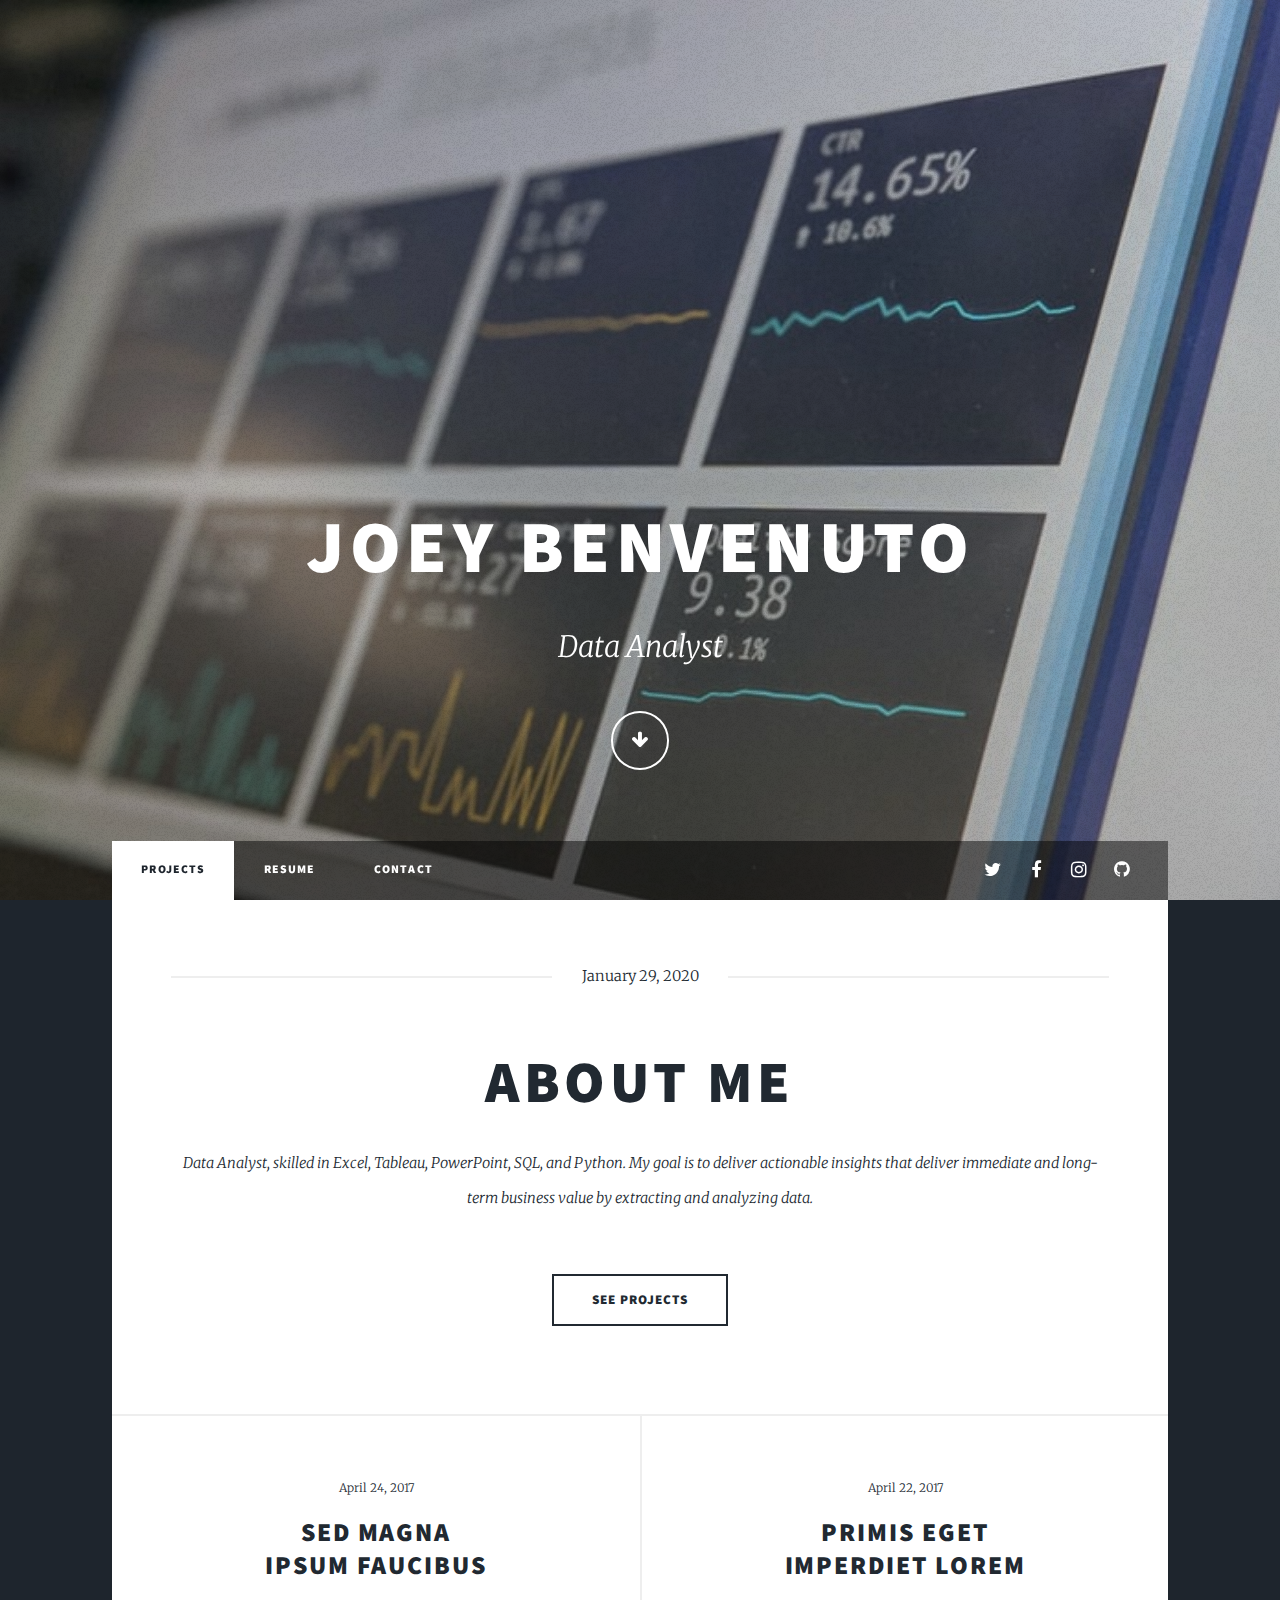
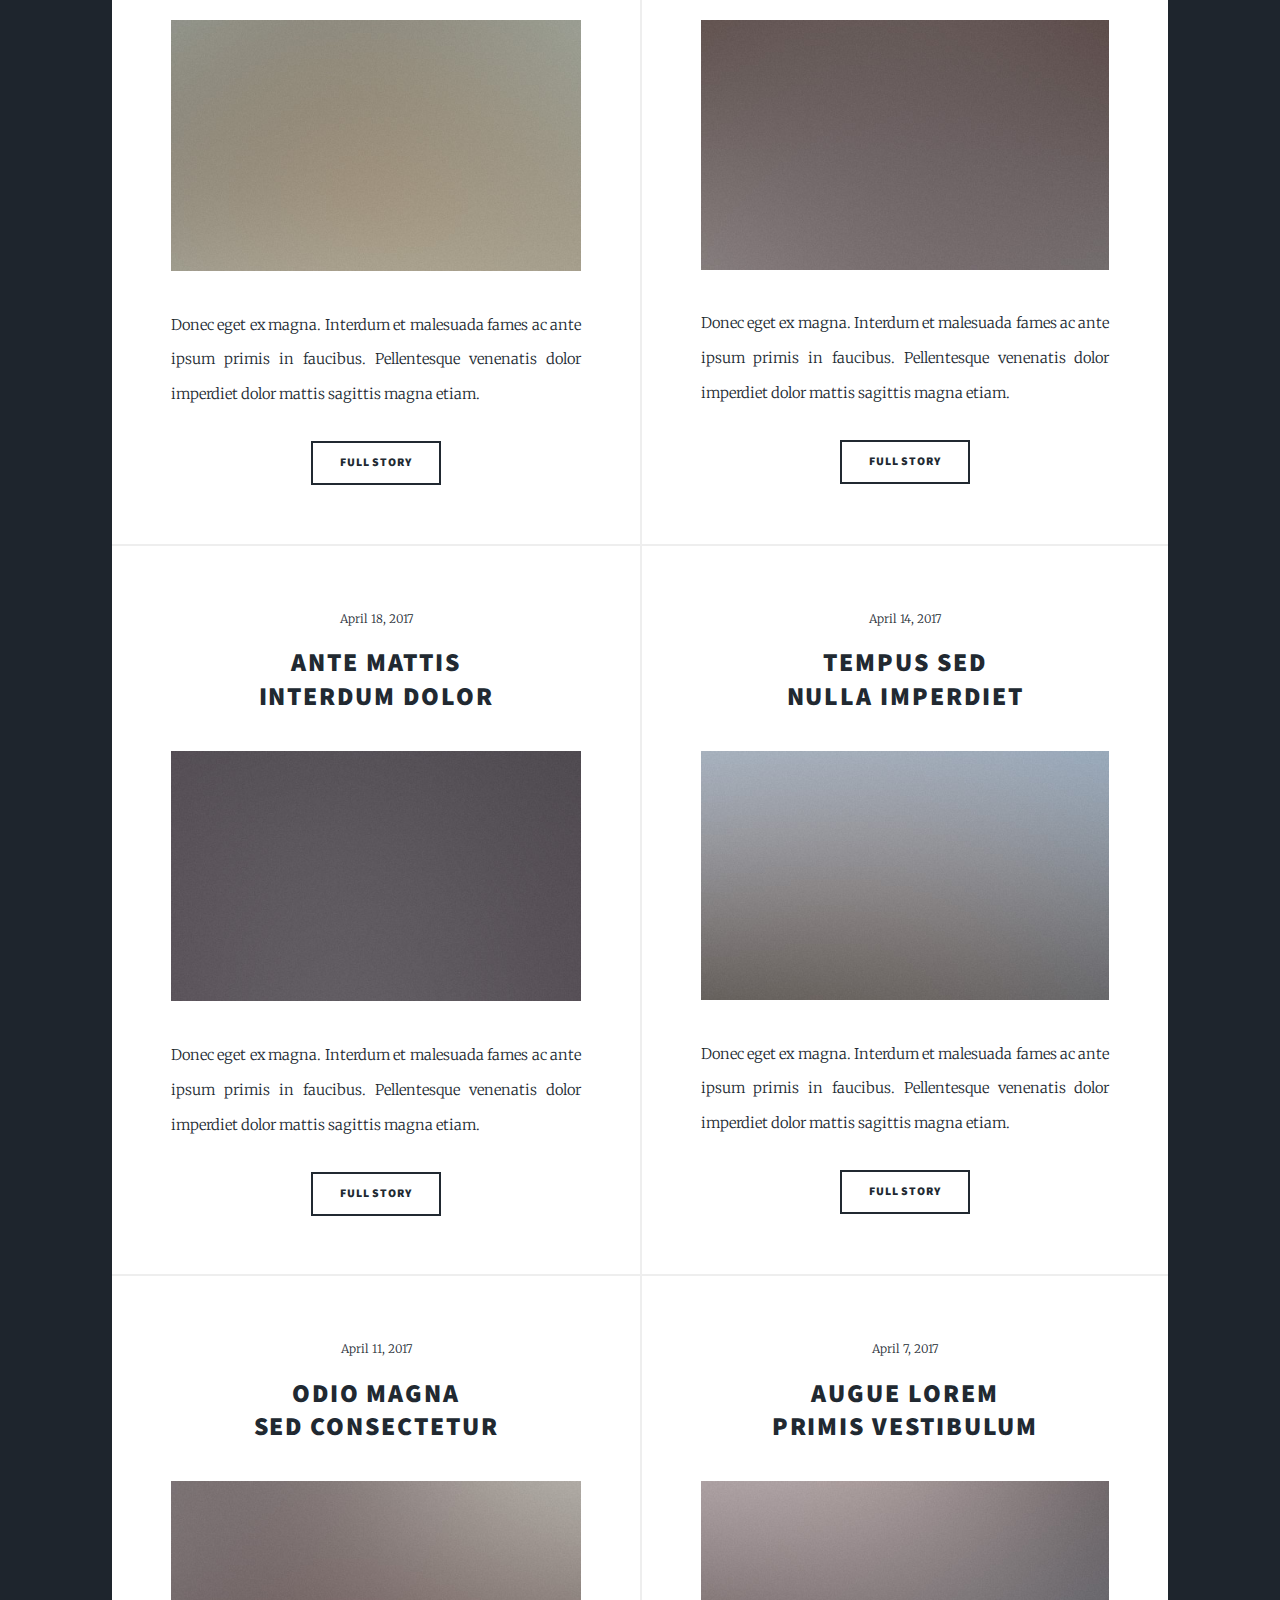
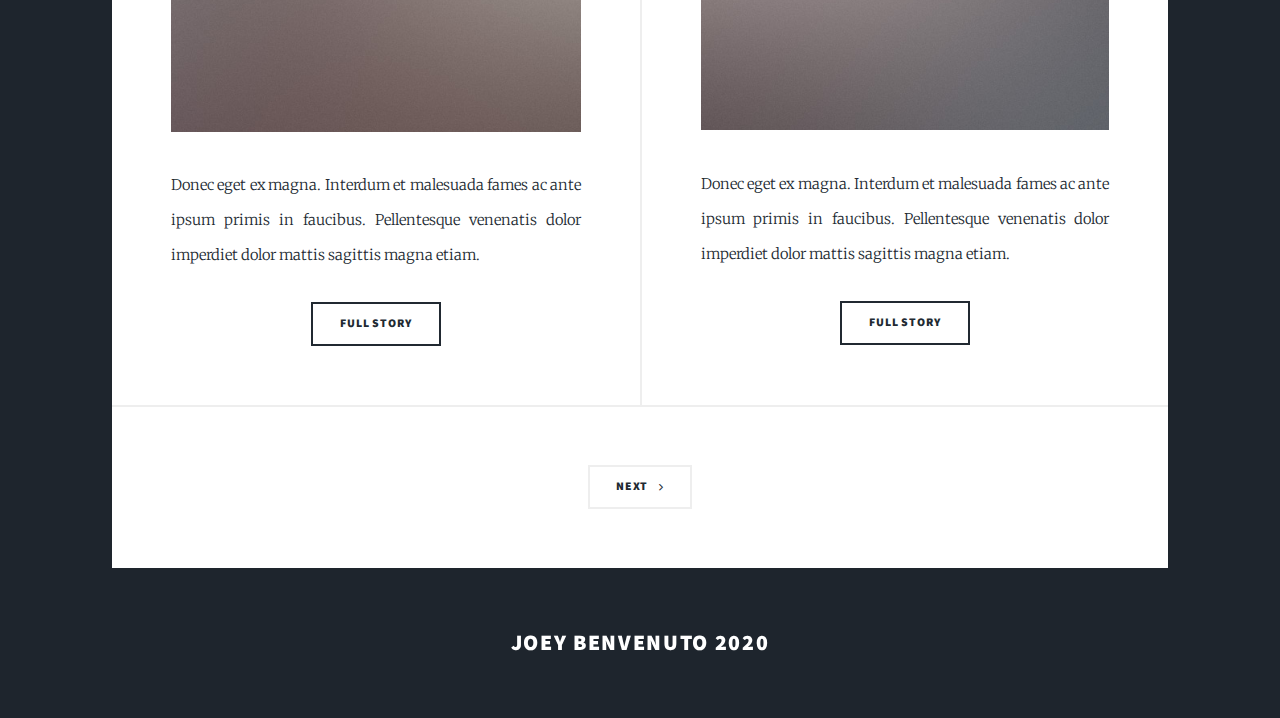
==== index.html @ db5bc119 "first commit" ====
<!DOCTYPE HTML>
<!--
	Massively by Pixelarity
	pixelarity.com | hello@pixelarity.com
	License: pixelarity.com/license
-->
<html>
	<head>
		<title>Joey Benvenuto</title>
		<meta charset="utf-8" />
		<meta name="viewport" content="width=device-width, initial-scale=1, user-scalable=no" />
		<link rel="stylesheet" href="assets/css/main.css" />
		<noscript><link rel="stylesheet" href="assets/css/noscript.css" /></noscript>
	</head>
	<body class="is-preload">

		<!-- Wrapper -->
			<div id="wrapper" class="fade-in">

				<!-- Intro -->
					<div id="intro">
						<h1>Joey Benvenuto</h1>
						<p>Data Analyst</p>
						<ul class="actions">
							<li><a href="#header" class="button icon solo fa-arrow-down scrolly">Continue</a></li>
						</ul>
					</div>

				<!-- Header -->
					<header id="header">
						<a href="index.html" class="logo">Projects</a>
					</header>

				<!-- Nav -->
					<nav id="nav">
						<ul class="links">
							<li class="active"><a href="index.html">Projects</a></li>
							<li><a href="resume.html">Resume</a></li>
							<li><a href="contact.html">Contact</a></li>
						</ul>
						<ul class="icons">
							<li><a href="#" class="icon fa-twitter"><span class="label">Twitter</span></a></li>
							<li><a href="#" class="icon fa-facebook"><span class="label">Facebook</span></a></li>
							<li><a href="#" class="icon fa-instagram"><span class="label">Instagram</span></a></li>
							<li><a href="#" class="icon fa-github"><span class="label">GitHub</span></a></li>
						</ul>
					</nav>

				<!-- Main -->
					<div id="main">

						<!-- Featured Post -->
							<article class="post featured">
								<header class="major">
									<span class="date">January 29, 2020</span>
									<h2>About Me</h2>
									<p>Data Analyst, skilled in Excel, Tableau, PowerPoint, SQL, and Python. My goal is to deliver actionable insights that deliver immediate and long-term business value by extracting and analyzing data.</p>
								</header>
								<!-- <a href="#" class="image main"><img src="images/pic01.jpg" alt="" /></a> -->
								<ul class="actions special">
									<li><a href="#projects" class="button large scrolly">See Projects</a></li>
								</ul>
							</article>

						<!-- Posts -->
							<section id="projects" class="posts">
								<article>
									<header>
										<span class="date">April 24, 2017</span>
										<h2><a href="#">Sed magna<br />
										ipsum faucibus</a></h2>
									</header>
									<a href="#" class="image fit"><img src="images/pic02.jpg" alt="" /></a>
									<p>Donec eget ex magna. Interdum et malesuada fames ac ante ipsum primis in faucibus. Pellentesque venenatis dolor imperdiet dolor mattis sagittis magna etiam.</p>
									<ul class="actions special">
										<li><a href="#" class="button">Full Story</a></li>
									</ul>
								</article>
								<article>
									<header>
										<span class="date">April 22, 2017</span>
										<h2><a href="#">Primis eget<br />
										imperdiet lorem</a></h2>
									</header>
									<a href="#" class="image fit"><img src="images/pic03.jpg" alt="" /></a>
									<p>Donec eget ex magna. Interdum et malesuada fames ac ante ipsum primis in faucibus. Pellentesque venenatis dolor imperdiet dolor mattis sagittis magna etiam.</p>
									<ul class="actions special">
										<li><a href="#" class="button">Full Story</a></li>
									</ul>
								</article>
								<article>
									<header>
										<span class="date">April 18, 2017</span>
										<h2><a href="#">Ante mattis<br />
										interdum dolor</a></h2>
									</header>
									<a href="#" class="image fit"><img src="images/pic04.jpg" alt="" /></a>
									<p>Donec eget ex magna. Interdum et malesuada fames ac ante ipsum primis in faucibus. Pellentesque venenatis dolor imperdiet dolor mattis sagittis magna etiam.</p>
									<ul class="actions special">
										<li><a href="#" class="button">Full Story</a></li>
									</ul>
								</article>
								<article>
									<header>
										<span class="date">April 14, 2017</span>
										<h2><a href="#">Tempus sed<br />
										nulla imperdiet</a></h2>
									</header>
									<a href="#" class="image fit"><img src="images/pic05.jpg" alt="" /></a>
									<p>Donec eget ex magna. Interdum et malesuada fames ac ante ipsum primis in faucibus. Pellentesque venenatis dolor imperdiet dolor mattis sagittis magna etiam.</p>
									<ul class="actions special">
										<li><a href="#" class="button">Full Story</a></li>
									</ul>
								</article>
								<article>
									<header>
										<span class="date">April 11, 2017</span>
										<h2><a href="#">Odio magna<br />
										sed consectetur</a></h2>
									</header>
									<a href="#" class="image fit"><img src="images/pic06.jpg" alt="" /></a>
									<p>Donec eget ex magna. Interdum et malesuada fames ac ante ipsum primis in faucibus. Pellentesque venenatis dolor imperdiet dolor mattis sagittis magna etiam.</p>
									<ul class="actions special">
										<li><a href="#" class="button">Full Story</a></li>
									</ul>
								</article>
								<article>
									<header>
										<span class="date">April 7, 2017</span>
										<h2><a href="#">Augue lorem<br />
										primis vestibulum</a></h2>
									</header>
									<a href="#" class="image fit"><img src="images/pic07.jpg" alt="" /></a>
									<p>Donec eget ex magna. Interdum et malesuada fames ac ante ipsum primis in faucibus. Pellentesque venenatis dolor imperdiet dolor mattis sagittis magna etiam.</p>
									<ul class="actions special">
										<li><a href="#" class="button">Full Story</a></li>
									</ul>
								</article>
							</section>

						<!-- Footer -->
							<footer>
								<div class="pagination">
									<!--<a href="#" class="previous">Prev</a>-->
									<a href="resume.html" class="next">Next</a>
								</div>
							</footer>

					</div>

				<!-- Copyright -->
					<div id="copyright">
						<ul><li>Joey Benvenuto 2020</li></li></ul>
					</div>

			</div>

		<!-- Scripts -->
			<script src="assets/js/jquery.min.js"></script>
			<script src="assets/js/jquery.scrollex.min.js"></script>
			<script src="assets/js/jquery.scrolly.min.js"></script>
			<script src="assets/js/browser.min.js"></script>
			<script src="assets/js/breakpoints.min.js"></script>
			<script src="assets/js/util.js"></script>
			<script src="assets/js/main.js"></script>

	</body>
</html>
---- assets/css/main.css ----
@import url(font-awesome.min.css);
@import url("https://fonts.googleapis.com/css?family=Merriweather:300,700,300italic,700italic|Source+Sans+Pro:900");

/*
	Massively by Pixelarity
	pixelarity.com | hello@pixelarity.com
	License: pixelarity.com/license
*/

html, body, div, span, applet, object,
iframe, h1, h2, h3, h4, h5, h6, p, blockquote,
pre, a, abbr, acronym, address, big, cite,
code, del, dfn, em, img, ins, kbd, q, s, samp,
small, strike, strong, sub, sup, tt, var, b,
u, i, center, dl, dt, dd, ol, ul, li, fieldset,
form, label, legend, table, caption, tbody,
tfoot, thead, tr, th, td, article, aside,
canvas, details, embed, figure, figcaption,
footer, header, hgroup, menu, nav, output, ruby,
section, summary, time, mark, audio, video {
	margin: 0;
	padding: 0;
	border: 0;
	font-size: 100%;
	font: inherit;
	vertical-align: baseline;}

article, aside, details, figcaption, figure,
footer, header, hgroup, menu, nav, section {
	display: block;}

body {
	line-height: 1;
}

ol, ul {
	list-style: none;
}

blockquote, q {
	quotes: none;
}

	blockquote:before, blockquote:after, q:before, q:after {
		content: '';
		content: none;
	}

table {
	border-collapse: collapse;
	border-spacing: 0;
}

body {
	-webkit-text-size-adjust: none;
}

mark {
	background-color: transparent;
	color: inherit;
}

input::-moz-focus-inner {
	border: 0;
	padding: 0;
}

input, select, textarea {
	-moz-appearance: none;
	-webkit-appearance: none;
	-ms-appearance: none;
	appearance: none;
}

/* Basic */

	@-ms-viewport {
		width: device-width;
	}

	body {
		-ms-overflow-style: scrollbar;
	}

	@media screen and (max-width: 480px) {

		html, body {
			min-width: 320px;
		}

	}

	html {
		box-sizing: border-box;
	}

	*, *:before, *:after {
		box-sizing: inherit;
	}

	body {
		background-color: #1e252d;
	}

		body.is-preload *, body.is-preload *:before, body.is-preload *:after {
			-moz-animation: none !important;
			-webkit-animation: none !important;
			-ms-animation: none !important;
			animation: none !important;
			-moz-transition: none !important;
			-webkit-transition: none !important;
			-ms-transition: none !important;
			transition: none !important;
		}

/* Type */

	html {
		font-size: 16pt;
	}

		@media screen and (max-width: 1680px) {

			html {
				font-size: 12pt;
			}

		}

		@media screen and (max-width: 1280px) {

			html {
				font-size: 11pt;
			}

		}

		@media screen and (max-width: 360px) {

			html {
				font-size: 10pt;
			}

		}

	body {
		color: #212931;
	}

	body, input, select, textarea {
		font-family: "Merriweather", Georgia, serif;
		font-weight: 300;
		font-size: 1rem;
		line-height: 2.375;
	}

	a {
		-moz-transition: color 0.2s ease-in-out, background-color 0.2s ease-in-out, border-color 0.2s ease-in-out, box-shadow 0.2s ease-in-out;
		-webkit-transition: color 0.2s ease-in-out, background-color 0.2s ease-in-out, border-color 0.2s ease-in-out, box-shadow 0.2s ease-in-out;
		-ms-transition: color 0.2s ease-in-out, background-color 0.2s ease-in-out, border-color 0.2s ease-in-out, box-shadow 0.2s ease-in-out;
		transition: color 0.2s ease-in-out, background-color 0.2s ease-in-out, border-color 0.2s ease-in-out, box-shadow 0.2s ease-in-out;
		border-bottom: dotted 1px;
		text-decoration: none;
	}

		a:hover {
			border-bottom-color: transparent;
		}

	strong, b {
		font-weight: 600;
	}

	em, i {
		font-style: italic;
	}

	p {
		text-align: justify;
		margin: 0 0 2rem 0;
	}

	h1, h2, h3, h4, h5, h6 {
		font-family: "Source Sans Pro", Helvetica, sans-serif;
		font-weight: 900;
		line-height: 1.5;
		letter-spacing: 0.075em;
		text-transform: uppercase;
		margin: 0 0 1rem 0;
	}

		h1 a, h2 a, h3 a, h4 a, h5 a, h6 a {
			border-bottom: 0;
			color: inherit;
			text-decoration: none;
		}

	h1 {
		font-size: 4rem;
		line-height: 1.1;
		margin: 0 0 2rem 0;
	}

	h2 {
		font-size: 1.75rem;
		line-height: 1.3;
		margin: 0 0 1.5rem 0;
	}

	h3 {
		font-size: 1.25rem;
		margin: 0 0 1.5rem 0;
	}

	h4 {
		font-size: 1rem;
	}

	h5 {
		font-size: 0.9rem;
	}

	h6 {
		font-size: 0.8rem;
	}

	sub {
		font-size: 0.8rem;
		position: relative;
		top: 0.5rem;
	}

	sup {
		font-size: 0.8rem;
		position: relative;
		top: -0.5rem;
	}

	blockquote {
		border-left: solid 4px;
		font-style: italic;
		margin: 0 0 2rem 0;
		padding: 0.5rem 0 0.5rem 2rem;
	}

	code {
		border: solid 2px;
		font-family: "Courier New", monospace;
		font-size: 0.9rem;
		margin: 0 0.25rem;
		padding: 0.25rem 0.65rem;
	}

	pre {
		-webkit-overflow-scrolling: touch;
		font-family: "Courier New", monospace;
		font-size: 0.9rem;
		margin: 0 0 2rem 0;
	}

		pre code {
			display: block;
			line-height: 1.75;
			padding: 1rem 1.5rem;
			overflow-x: auto;
		}

	hr {
		border: 0;
		border-bottom: solid 2px;
		margin: 3rem 0;
	}

		hr.major {
			margin: 5rem 0;
		}

	.align-left {
		text-align: left;
	}

	.align-center {
		text-align: center;
	}

	.align-right {
		text-align: right;
	}

	input, select, textarea {
		color: #212931;
	}

	a {
		color: #212931;
		border-bottom-color: rgba(33, 41, 49, 0.5);
	}

		a:hover {
			border-bottom-color: transparent;
			color: #18bfef !important;
		}

	strong, b {
		color: #212931;
	}

	h1, h2, h3, h4, h5, h6 {
		color: #212931;
	}

	blockquote {
		border-left-color: #eeeeee;
	}

	code {
		background: rgba(220, 220, 220, 0.25);
		border-color: #eeeeee;
	}

	hr {
		border-bottom-color: #eeeeee;
	}

/* Row */

	.row {
		display: flex;
		flex-wrap: wrap;
		box-sizing: border-box;
		align-items: stretch;
	}

		.row > * {
			box-sizing: border-box;
		}

		.row.gtr-uniform > * > :last-child {
			margin-bottom: 0;
		}

		.row.aln-left {
			justify-content: flex-start;
		}

		.row.aln-center {
			justify-content: center;
		}

		.row.aln-right {
			justify-content: flex-end;
		}

		.row.aln-top {
			align-items: flex-start;
		}

		.row.aln-middle {
			align-items: center;
		}

		.row.aln-bottom {
			align-items: flex-end;
		}

		.row > .imp {
			order: -1;
		}

		.row > .col-1 {
			width: 8.3333333333%;
		}

		.row > .off-1 {
			margin-left: 8.3333333333%;
		}

		.row > .col-2 {
			width: 16.6666666667%;
		}

		.row > .off-2 {
			margin-left: 16.6666666667%;
		}

		.row > .col-3 {
			width: 25%;
		}

		.row > .off-3 {
			margin-left: 25%;
		}

		.row > .col-4 {
			width: 33.3333333333%;
		}

		.row > .off-4 {
			margin-left: 33.3333333333%;
		}

		.row > .col-5 {
			width: 41.6666666667%;
		}

		.row > .off-5 {
			margin-left: 41.6666666667%;
		}

		.row > .col-6 {
			width: 50%;
		}

		.row > .off-6 {
			margin-left: 50%;
		}

		.row > .col-7 {
			width: 58.3333333333%;
		}

		.row > .off-7 {
			margin-left: 58.3333333333%;
		}

		.row > .col-8 {
			width: 66.6666666667%;
		}

		.row > .off-8 {
			margin-left: 66.6666666667%;
		}

		.row > .col-9 {
			width: 75%;
		}

		.row > .off-9 {
			margin-left: 75%;
		}

		.row > .col-10 {
			width: 83.3333333333%;
		}

		.row > .off-10 {
			margin-left: 83.3333333333%;
		}

		.row > .col-11 {
			width: 91.6666666667%;
		}

		.row > .off-11 {
			margin-left: 91.6666666667%;
		}

		.row > .col-12 {
			width: 100%;
		}

		.row > .off-12 {
			margin-left: 100%;
		}

		.row.gtr-0 {
			margin-top: 0;
			margin-left: 0rem;
		}

			.row.gtr-0 > * {
				padding: 0 0 0 0rem;
			}

			.row.gtr-0.gtr-uniform {
				margin-top: 0rem;
			}

				.row.gtr-0.gtr-uniform > * {
					padding-top: 0rem;
				}

		.row.gtr-25 {
			margin-top: 0;
			margin-left: -0.375rem;
		}

			.row.gtr-25 > * {
				padding: 0 0 0 0.375rem;
			}

			.row.gtr-25.gtr-uniform {
				margin-top: -0.375rem;
			}

				.row.gtr-25.gtr-uniform > * {
					padding-top: 0.375rem;
				}

		.row.gtr-50 {
			margin-top: 0;
			margin-left: -0.75rem;
		}

			.row.gtr-50 > * {
				padding: 0 0 0 0.75rem;
			}

			.row.gtr-50.gtr-uniform {
				margin-top: -0.75rem;
			}

				.row.gtr-50.gtr-uniform > * {
					padding-top: 0.75rem;
				}

		.row {
			margin-top: 0;
			margin-left: -1.5rem;
		}

			.row > * {
				padding: 0 0 0 1.5rem;
			}

			.row.gtr-uniform {
				margin-top: -1.5rem;
			}

				.row.gtr-uniform > * {
					padding-top: 1.5rem;
				}

		.row.gtr-150 {
			margin-top: 0;
			margin-left: -2.25rem;
		}

			.row.gtr-150 > * {
				padding: 0 0 0 2.25rem;
			}

			.row.gtr-150.gtr-uniform {
				margin-top: -2.25rem;
			}

				.row.gtr-150.gtr-uniform > * {
					padding-top: 2.25rem;
				}

		.row.gtr-200 {
			margin-top: 0;
			margin-left: -3rem;
		}

			.row.gtr-200 > * {
				padding: 0 0 0 3rem;
			}

			.row.gtr-200.gtr-uniform {
				margin-top: -3rem;
			}

				.row.gtr-200.gtr-uniform > * {
					padding-top: 3rem;
				}

		@media screen and (max-width: 1680px) {

			.row {
				display: flex;
				flex-wrap: wrap;
				box-sizing: border-box;
				align-items: stretch;
			}

				.row > * {
					box-sizing: border-box;
				}

				.row.gtr-uniform > * > :last-child {
					margin-bottom: 0;
				}

				.row.aln-left {
					justify-content: flex-start;
				}

				.row.aln-center {
					justify-content: center;
				}

				.row.aln-right {
					justify-content: flex-end;
				}

				.row.aln-top {
					align-items: flex-start;
				}

				.row.aln-middle {
					align-items: center;
				}

				.row.aln-bottom {
					align-items: flex-end;
				}

				.row > .imp-xlarge {
					order: -1;
				}

				.row > .col-1-xlarge {
					width: 8.3333333333%;
				}

				.row > .off-1-xlarge {
					margin-left: 8.3333333333%;
				}

				.row > .col-2-xlarge {
					width: 16.6666666667%;
				}

				.row > .off-2-xlarge {
					margin-left: 16.6666666667%;
				}

				.row > .col-3-xlarge {
					width: 25%;
				}

				.row > .off-3-xlarge {
					margin-left: 25%;
				}

				.row > .col-4-xlarge {
					width: 33.3333333333%;
				}

				.row > .off-4-xlarge {
					margin-left: 33.3333333333%;
				}

				.row > .col-5-xlarge {
					width: 41.6666666667%;
				}

				.row > .off-5-xlarge {
					margin-left: 41.6666666667%;
				}

				.row > .col-6-xlarge {
					width: 50%;
				}

				.row > .off-6-xlarge {
					margin-left: 50%;
				}

				.row > .col-7-xlarge {
					width: 58.3333333333%;
				}

				.row > .off-7-xlarge {
					margin-left: 58.3333333333%;
				}

				.row > .col-8-xlarge {
					width: 66.6666666667%;
				}

				.row > .off-8-xlarge {
					margin-left: 66.6666666667%;
				}

				.row > .col-9-xlarge {
					width: 75%;
				}

				.row > .off-9-xlarge {
					margin-left: 75%;
				}

				.row > .col-10-xlarge {
					width: 83.3333333333%;
				}

				.row > .off-10-xlarge {
					margin-left: 83.3333333333%;
				}

				.row > .col-11-xlarge {
					width: 91.6666666667%;
				}

				.row > .off-11-xlarge {
					margin-left: 91.6666666667%;
				}

				.row > .col-12-xlarge {
					width: 100%;
				}

				.row > .off-12-xlarge {
					margin-left: 100%;
				}

				.row.gtr-0 {
					margin-top: 0;
					margin-left: 0rem;
				}

					.row.gtr-0 > * {
						padding: 0 0 0 0rem;
					}

					.row.gtr-0.gtr-uniform {
						margin-top: 0rem;
					}

						.row.gtr-0.gtr-uniform > * {
							padding-top: 0rem;
						}

				.row.gtr-25 {
					margin-top: 0;
					margin-left: -0.375rem;
				}

					.row.gtr-25 > * {
						padding: 0 0 0 0.375rem;
					}

					.row.gtr-25.gtr-uniform {
						margin-top: -0.375rem;
					}

						.row.gtr-25.gtr-uniform > * {
							padding-top: 0.375rem;
						}

				.row.gtr-50 {
					margin-top: 0;
					margin-left: -0.75rem;
				}

					.row.gtr-50 > * {
						padding: 0 0 0 0.75rem;
					}

					.row.gtr-50.gtr-uniform {
						margin-top: -0.75rem;
					}

						.row.gtr-50.gtr-uniform > * {
							padding-top: 0.75rem;
						}

				.row {
					margin-top: 0;
					margin-left: -1.5rem;
				}

					.row > * {
						padding: 0 0 0 1.5rem;
					}

					.row.gtr-uniform {
						margin-top: -1.5rem;
					}

						.row.gtr-uniform > * {
							padding-top: 1.5rem;
						}

				.row.gtr-150 {
					margin-top: 0;
					margin-left: -2.25rem;
				}

					.row.gtr-150 > * {
						padding: 0 0 0 2.25rem;
					}

					.row.gtr-150.gtr-uniform {
						margin-top: -2.25rem;
					}

						.row.gtr-150.gtr-uniform > * {
							padding-top: 2.25rem;
						}

				.row.gtr-200 {
					margin-top: 0;
					margin-left: -3rem;
				}

					.row.gtr-200 > * {
						padding: 0 0 0 3rem;
					}

					.row.gtr-200.gtr-uniform {
						margin-top: -3rem;
					}

						.row.gtr-200.gtr-uniform > * {
							padding-top: 3rem;
						}

		}

		@media screen and (max-width: 1280px) {

			.row {
				display: flex;
				flex-wrap: wrap;
				box-sizing: border-box;
				align-items: stretch;
			}

				.row > * {
					box-sizing: border-box;
				}

				.row.gtr-uniform > * > :last-child {
					margin-bottom: 0;
				}

				.row.aln-left {
					justify-content: flex-start;
				}

				.row.aln-center {
					justify-content: center;
				}

				.row.aln-right {
					justify-content: flex-end;
				}

				.row.aln-top {
					align-items: flex-start;
				}

				.row.aln-middle {
					align-items: center;
				}

				.row.aln-bottom {
					align-items: flex-end;
				}

				.row > .imp-large {
					order: -1;
				}

				.row > .col-1-large {
					width: 8.3333333333%;
				}

				.row > .off-1-large {
					margin-left: 8.3333333333%;
				}

				.row > .col-2-large {
					width: 16.6666666667%;
				}

				.row > .off-2-large {
					margin-left: 16.6666666667%;
				}

				.row > .col-3-large {
					width: 25%;
				}

				.row > .off-3-large {
					margin-left: 25%;
				}

				.row > .col-4-large {
					width: 33.3333333333%;
				}

				.row > .off-4-large {
					margin-left: 33.3333333333%;
				}

				.row > .col-5-large {
					width: 41.6666666667%;
				}

				.row > .off-5-large {
					margin-left: 41.6666666667%;
				}

				.row > .col-6-large {
					width: 50%;
				}

				.row > .off-6-large {
					margin-left: 50%;
				}

				.row > .col-7-large {
					width: 58.3333333333%;
				}

				.row > .off-7-large {
					margin-left: 58.3333333333%;
				}

				.row > .col-8-large {
					width: 66.6666666667%;
				}

				.row > .off-8-large {
					margin-left: 66.6666666667%;
				}

				.row > .col-9-large {
					width: 75%;
				}

				.row > .off-9-large {
					margin-left: 75%;
				}

				.row > .col-10-large {
					width: 83.3333333333%;
				}

				.row > .off-10-large {
					margin-left: 83.3333333333%;
				}

				.row > .col-11-large {
					width: 91.6666666667%;
				}

				.row > .off-11-large {
					margin-left: 91.6666666667%;
				}

				.row > .col-12-large {
					width: 100%;
				}

				.row > .off-12-large {
					margin-left: 100%;
				}

				.row.gtr-0 {
					margin-top: 0;
					margin-left: 0rem;
				}

					.row.gtr-0 > * {
						padding: 0 0 0 0rem;
					}

					.row.gtr-0.gtr-uniform {
						margin-top: 0rem;
					}

						.row.gtr-0.gtr-uniform > * {
							padding-top: 0rem;
						}

				.row.gtr-25 {
					margin-top: 0;
					margin-left: -0.375rem;
				}

					.row.gtr-25 > * {
						padding: 0 0 0 0.375rem;
					}

					.row.gtr-25.gtr-uniform {
						margin-top: -0.375rem;
					}

						.row.gtr-25.gtr-uniform > * {
							padding-top: 0.375rem;
						}

				.row.gtr-50 {
					margin-top: 0;
					margin-left: -0.75rem;
				}

					.row.gtr-50 > * {
						padding: 0 0 0 0.75rem;
					}

					.row.gtr-50.gtr-uniform {
						margin-top: -0.75rem;
					}

						.row.gtr-50.gtr-uniform > * {
							padding-top: 0.75rem;
						}

				.row {
					margin-top: 0;
					margin-left: -1.5rem;
				}

					.row > * {
						padding: 0 0 0 1.5rem;
					}

					.row.gtr-uniform {
						margin-top: -1.5rem;
					}

						.row.gtr-uniform > * {
							padding-top: 1.5rem;
						}

				.row.gtr-150 {
					margin-top: 0;
					margin-left: -2.25rem;
				}

					.row.gtr-150 > * {
						padding: 0 0 0 2.25rem;
					}

					.row.gtr-150.gtr-uniform {
						margin-top: -2.25rem;
					}

						.row.gtr-150.gtr-uniform > * {
							padding-top: 2.25rem;
						}

				.row.gtr-200 {
					margin-top: 0;
					margin-left: -3rem;
				}

					.row.gtr-200 > * {
						padding: 0 0 0 3rem;
					}

					.row.gtr-200.gtr-uniform {
						margin-top: -3rem;
					}

						.row.gtr-200.gtr-uniform > * {
							padding-top: 3rem;
						}

		}

		@media screen and (max-width: 980px) {

			.row {
				display: flex;
				flex-wrap: wrap;
				box-sizing: border-box;
				align-items: stretch;
			}

				.row > * {
					box-sizing: border-box;
				}

				.row.gtr-uniform > * > :last-child {
					margin-bottom: 0;
				}

				.row.aln-left {
					justify-content: flex-start;
				}

				.row.aln-center {
					justify-content: center;
				}

				.row.aln-right {
					justify-content: flex-end;
				}

				.row.aln-top {
					align-items: flex-start;
				}

				.row.aln-middle {
					align-items: center;
				}

				.row.aln-bottom {
					align-items: flex-end;
				}

				.row > .imp-medium {
					order: -1;
				}

				.row > .col-1-medium {
					width: 8.3333333333%;
				}

				.row > .off-1-medium {
					margin-left: 8.3333333333%;
				}

				.row > .col-2-medium {
					width: 16.6666666667%;
				}

				.row > .off-2-medium {
					margin-left: 16.6666666667%;
				}

				.row > .col-3-medium {
					width: 25%;
				}

				.row > .off-3-medium {
					margin-left: 25%;
				}

				.row > .col-4-medium {
					width: 33.3333333333%;
				}

				.row > .off-4-medium {
					margin-left: 33.3333333333%;
				}

				.row > .col-5-medium {
					width: 41.6666666667%;
				}

				.row > .off-5-medium {
					margin-left: 41.6666666667%;
				}

				.row > .col-6-medium {
					width: 50%;
				}

				.row > .off-6-medium {
					margin-left: 50%;
				}

				.row > .col-7-medium {
					width: 58.3333333333%;
				}

				.row > .off-7-medium {
					margin-left: 58.3333333333%;
				}

				.row > .col-8-medium {
					width: 66.6666666667%;
				}

				.row > .off-8-medium {
					margin-left: 66.6666666667%;
				}

				.row > .col-9-medium {
					width: 75%;
				}

				.row > .off-9-medium {
					margin-left: 75%;
				}

				.row > .col-10-medium {
					width: 83.3333333333%;
				}

				.row > .off-10-medium {
					margin-left: 83.3333333333%;
				}

				.row > .col-11-medium {
					width: 91.6666666667%;
				}

				.row > .off-11-medium {
					margin-left: 91.6666666667%;
				}

				.row > .col-12-medium {
					width: 100%;
				}

				.row > .off-12-medium {
					margin-left: 100%;
				}

				.row.gtr-0 {
					margin-top: 0;
					margin-left: 0rem;
				}

					.row.gtr-0 > * {
						padding: 0 0 0 0rem;
					}

					.row.gtr-0.gtr-uniform {
						margin-top: 0rem;
					}

						.row.gtr-0.gtr-uniform > * {
							padding-top: 0rem;
						}

				.row.gtr-25 {
					margin-top: 0;
					margin-left: -0.375rem;
				}

					.row.gtr-25 > * {
						padding: 0 0 0 0.375rem;
					}

					.row.gtr-25.gtr-uniform {
						margin-top: -0.375rem;
					}

						.row.gtr-25.gtr-uniform > * {
							padding-top: 0.375rem;
						}

				.row.gtr-50 {
					margin-top: 0;
					margin-left: -0.75rem;
				}

					.row.gtr-50 > * {
						padding: 0 0 0 0.75rem;
					}

					.row.gtr-50.gtr-uniform {
						margin-top: -0.75rem;
					}

						.row.gtr-50.gtr-uniform > * {
							padding-top: 0.75rem;
						}

				.row {
					margin-top: 0;
					margin-left: -1.5rem;
				}

					.row > * {
						padding: 0 0 0 1.5rem;
					}

					.row.gtr-uniform {
						margin-top: -1.5rem;
					}

						.row.gtr-uniform > * {
							padding-top: 1.5rem;
						}

				.row.gtr-150 {
					margin-top: 0;
					margin-left: -2.25rem;
				}

					.row.gtr-150 > * {
						padding: 0 0 0 2.25rem;
					}

					.row.gtr-150.gtr-uniform {
						margin-top: -2.25rem;
					}

						.row.gtr-150.gtr-uniform > * {
							padding-top: 2.25rem;
						}

				.row.gtr-200 {
					margin-top: 0;
					margin-left: -3rem;
				}

					.row.gtr-200 > * {
						padding: 0 0 0 3rem;
					}

					.row.gtr-200.gtr-uniform {
						margin-top: -3rem;
					}

						.row.gtr-200.gtr-uniform > * {
							padding-top: 3rem;
						}

		}

		@media screen and (max-width: 736px) {

			.row {
				display: flex;
				flex-wrap: wrap;
				box-sizing: border-box;
				align-items: stretch;
			}

				.row > * {
					box-sizing: border-box;
				}

				.row.gtr-uniform > * > :last-child {
					margin-bottom: 0;
				}

				.row.aln-left {
					justify-content: flex-start;
				}

				.row.aln-center {
					justify-content: center;
				}

				.row.aln-right {
					justify-content: flex-end;
				}

				.row.aln-top {
					align-items: flex-start;
				}

				.row.aln-middle {
					align-items: center;
				}

				.row.aln-bottom {
					align-items: flex-end;
				}

				.row > .imp-small {
					order: -1;
				}

				.row > .col-1-small {
					width: 8.3333333333%;
				}

				.row > .off-1-small {
					margin-left: 8.3333333333%;
				}

				.row > .col-2-small {
					width: 16.6666666667%;
				}

				.row > .off-2-small {
					margin-left: 16.6666666667%;
				}

				.row > .col-3-small {
					width: 25%;
				}

				.row > .off-3-small {
					margin-left: 25%;
				}

				.row > .col-4-small {
					width: 33.3333333333%;
				}

				.row > .off-4-small {
					margin-left: 33.3333333333%;
				}

				.row > .col-5-small {
					width: 41.6666666667%;
				}

				.row > .off-5-small {
					margin-left: 41.6666666667%;
				}

				.row > .col-6-small {
					width: 50%;
				}

				.row > .off-6-small {
					margin-left: 50%;
				}

				.row > .col-7-small {
					width: 58.3333333333%;
				}

				.row > .off-7-small {
					margin-left: 58.3333333333%;
				}

				.row > .col-8-small {
					width: 66.6666666667%;
				}

				.row > .off-8-small {
					margin-left: 66.6666666667%;
				}

				.row > .col-9-small {
					width: 75%;
				}

				.row > .off-9-small {
					margin-left: 75%;
				}

				.row > .col-10-small {
					width: 83.3333333333%;
				}

				.row > .off-10-small {
					margin-left: 83.3333333333%;
				}

				.row > .col-11-small {
					width: 91.6666666667%;
				}

				.row > .off-11-small {
					margin-left: 91.6666666667%;
				}

				.row > .col-12-small {
					width: 100%;
				}

				.row > .off-12-small {
					margin-left: 100%;
				}

				.row.gtr-0 {
					margin-top: 0;
					margin-left: 0rem;
				}

					.row.gtr-0 > * {
						padding: 0 0 0 0rem;
					}

					.row.gtr-0.gtr-uniform {
						margin-top: 0rem;
					}

						.row.gtr-0.gtr-uniform > * {
							padding-top: 0rem;
						}

				.row.gtr-25 {
					margin-top: 0;
					margin-left: -0.375rem;
				}

					.row.gtr-25 > * {
						padding: 0 0 0 0.375rem;
					}

					.row.gtr-25.gtr-uniform {
						margin-top: -0.375rem;
					}

						.row.gtr-25.gtr-uniform > * {
							padding-top: 0.375rem;
						}

				.row.gtr-50 {
					margin-top: 0;
					margin-left: -0.75rem;
				}

					.row.gtr-50 > * {
						padding: 0 0 0 0.75rem;
					}

					.row.gtr-50.gtr-uniform {
						margin-top: -0.75rem;
					}

						.row.gtr-50.gtr-uniform > * {
							padding-top: 0.75rem;
						}

				.row {
					margin-top: 0;
					margin-left: -1.5rem;
				}

					.row > * {
						padding: 0 0 0 1.5rem;
					}

					.row.gtr-uniform {
						margin-top: -1.5rem;
					}

						.row.gtr-uniform > * {
							padding-top: 1.5rem;
						}

				.row.gtr-150 {
					margin-top: 0;
					margin-left: -2.25rem;
				}

					.row.gtr-150 > * {
						padding: 0 0 0 2.25rem;
					}

					.row.gtr-150.gtr-uniform {
						margin-top: -2.25rem;
					}

						.row.gtr-150.gtr-uniform > * {
							padding-top: 2.25rem;
						}

				.row.gtr-200 {
					margin-top: 0;
					margin-left: -3rem;
				}

					.row.gtr-200 > * {
						padding: 0 0 0 3rem;
					}

					.row.gtr-200.gtr-uniform {
						margin-top: -3rem;
					}

						.row.gtr-200.gtr-uniform > * {
							padding-top: 3rem;
						}

		}

		@media screen and (max-width: 480px) {

			.row {
				display: flex;
				flex-wrap: wrap;
				box-sizing: border-box;
				align-items: stretch;
			}

				.row > * {
					box-sizing: border-box;
				}

				.row.gtr-uniform > * > :last-child {
					margin-bottom: 0;
				}

				.row.aln-left {
					justify-content: flex-start;
				}

				.row.aln-center {
					justify-content: center;
				}

				.row.aln-right {
					justify-content: flex-end;
				}

				.row.aln-top {
					align-items: flex-start;
				}

				.row.aln-middle {
					align-items: center;
				}

				.row.aln-bottom {
					align-items: flex-end;
				}

				.row > .imp-xsmall {
					order: -1;
				}

				.row > .col-1-xsmall {
					width: 8.3333333333%;
				}

				.row > .off-1-xsmall {
					margin-left: 8.3333333333%;
				}

				.row > .col-2-xsmall {
					width: 16.6666666667%;
				}

				.row > .off-2-xsmall {
					margin-left: 16.6666666667%;
				}

				.row > .col-3-xsmall {
					width: 25%;
				}

				.row > .off-3-xsmall {
					margin-left: 25%;
				}

				.row > .col-4-xsmall {
					width: 33.3333333333%;
				}

				.row > .off-4-xsmall {
					margin-left: 33.3333333333%;
				}

				.row > .col-5-xsmall {
					width: 41.6666666667%;
				}

				.row > .off-5-xsmall {
					margin-left: 41.6666666667%;
				}

				.row > .col-6-xsmall {
					width: 50%;
				}

				.row > .off-6-xsmall {
					margin-left: 50%;
				}

				.row > .col-7-xsmall {
					width: 58.3333333333%;
				}

				.row > .off-7-xsmall {
					margin-left: 58.3333333333%;
				}

				.row > .col-8-xsmall {
					width: 66.6666666667%;
				}

				.row > .off-8-xsmall {
					margin-left: 66.6666666667%;
				}

				.row > .col-9-xsmall {
					width: 75%;
				}

				.row > .off-9-xsmall {
					margin-left: 75%;
				}

				.row > .col-10-xsmall {
					width: 83.3333333333%;
				}

				.row > .off-10-xsmall {
					margin-left: 83.3333333333%;
				}

				.row > .col-11-xsmall {
					width: 91.6666666667%;
				}

				.row > .off-11-xsmall {
					margin-left: 91.6666666667%;
				}

				.row > .col-12-xsmall {
					width: 100%;
				}

				.row > .off-12-xsmall {
					margin-left: 100%;
				}

				.row.gtr-0 {
					margin-top: 0;
					margin-left: 0rem;
				}

					.row.gtr-0 > * {
						padding: 0 0 0 0rem;
					}

					.row.gtr-0.gtr-uniform {
						margin-top: 0rem;
					}

						.row.gtr-0.gtr-uniform > * {
							padding-top: 0rem;
						}

				.row.gtr-25 {
					margin-top: 0;
					margin-left: -0.375rem;
				}

					.row.gtr-25 > * {
						padding: 0 0 0 0.375rem;
					}

					.row.gtr-25.gtr-uniform {
						margin-top: -0.375rem;
					}

						.row.gtr-25.gtr-uniform > * {
							padding-top: 0.375rem;
						}

				.row.gtr-50 {
					margin-top: 0;
					margin-left: -0.75rem;
				}

					.row.gtr-50 > * {
						padding: 0 0 0 0.75rem;
					}

					.row.gtr-50.gtr-uniform {
						margin-top: -0.75rem;
					}

						.row.gtr-50.gtr-uniform > * {
							padding-top: 0.75rem;
						}

				.row {
					margin-top: 0;
					margin-left: -1.5rem;
				}

					.row > * {
						padding: 0 0 0 1.5rem;
					}

					.row.gtr-uniform {
						margin-top: -1.5rem;
					}

						.row.gtr-uniform > * {
							padding-top: 1.5rem;
						}

				.row.gtr-150 {
					margin-top: 0;
					margin-left: -2.25rem;
				}

					.row.gtr-150 > * {
						padding: 0 0 0 2.25rem;
					}

					.row.gtr-150.gtr-uniform {
						margin-top: -2.25rem;
					}

						.row.gtr-150.gtr-uniform > * {
							padding-top: 2.25rem;
						}

				.row.gtr-200 {
					margin-top: 0;
					margin-left: -3rem;
				}

					.row.gtr-200 > * {
						padding: 0 0 0 3rem;
					}

					.row.gtr-200.gtr-uniform {
						margin-top: -3rem;
					}

						.row.gtr-200.gtr-uniform > * {
							padding-top: 3rem;
						}

		}

		@media screen and (max-width: 360px) {

			.row {
				display: flex;
				flex-wrap: wrap;
				box-sizing: border-box;
				align-items: stretch;
			}

				.row > * {
					box-sizing: border-box;
				}

				.row.gtr-uniform > * > :last-child {
					margin-bottom: 0;
				}

				.row.aln-left {
					justify-content: flex-start;
				}

				.row.aln-center {
					justify-content: center;
				}

				.row.aln-right {
					justify-content: flex-end;
				}

				.row.aln-top {
					align-items: flex-start;
				}

				.row.aln-middle {
					align-items: center;
				}

				.row.aln-bottom {
					align-items: flex-end;
				}

				.row > .imp-xxsmall {
					order: -1;
				}

				.row > .col-1-xxsmall {
					width: 8.3333333333%;
				}

				.row > .off-1-xxsmall {
					margin-left: 8.3333333333%;
				}

				.row > .col-2-xxsmall {
					width: 16.6666666667%;
				}

				.row > .off-2-xxsmall {
					margin-left: 16.6666666667%;
				}

				.row > .col-3-xxsmall {
					width: 25%;
				}

				.row > .off-3-xxsmall {
					margin-left: 25%;
				}

				.row > .col-4-xxsmall {
					width: 33.3333333333%;
				}

				.row > .off-4-xxsmall {
					margin-left: 33.3333333333%;
				}

				.row > .col-5-xxsmall {
					width: 41.6666666667%;
				}

				.row > .off-5-xxsmall {
					margin-left: 41.6666666667%;
				}

				.row > .col-6-xxsmall {
					width: 50%;
				}

				.row > .off-6-xxsmall {
					margin-left: 50%;
				}

				.row > .col-7-xxsmall {
					width: 58.3333333333%;
				}

				.row > .off-7-xxsmall {
					margin-left: 58.3333333333%;
				}

				.row > .col-8-xxsmall {
					width: 66.6666666667%;
				}

				.row > .off-8-xxsmall {
					margin-left: 66.6666666667%;
				}

				.row > .col-9-xxsmall {
					width: 75%;
				}

				.row > .off-9-xxsmall {
					margin-left: 75%;
				}

				.row > .col-10-xxsmall {
					width: 83.3333333333%;
				}

				.row > .off-10-xxsmall {
					margin-left: 83.3333333333%;
				}

				.row > .col-11-xxsmall {
					width: 91.6666666667%;
				}

				.row > .off-11-xxsmall {
					margin-left: 91.6666666667%;
				}

				.row > .col-12-xxsmall {
					width: 100%;
				}

				.row > .off-12-xxsmall {
					margin-left: 100%;
				}

				.row.gtr-0 {
					margin-top: 0;
					margin-left: 0rem;
				}

					.row.gtr-0 > * {
						padding: 0 0 0 0rem;
					}

					.row.gtr-0.gtr-uniform {
						margin-top: 0rem;
					}

						.row.gtr-0.gtr-uniform > * {
							padding-top: 0rem;
						}

				.row.gtr-25 {
					margin-top: 0;
					margin-left: -0.375rem;
				}

					.row.gtr-25 > * {
						padding: 0 0 0 0.375rem;
					}

					.row.gtr-25.gtr-uniform {
						margin-top: -0.375rem;
					}

						.row.gtr-25.gtr-uniform > * {
							padding-top: 0.375rem;
						}

				.row.gtr-50 {
					margin-top: 0;
					margin-left: -0.75rem;
				}

					.row.gtr-50 > * {
						padding: 0 0 0 0.75rem;
					}

					.row.gtr-50.gtr-uniform {
						margin-top: -0.75rem;
					}

						.row.gtr-50.gtr-uniform > * {
							padding-top: 0.75rem;
						}

				.row {
					margin-top: 0;
					margin-left: -1.5rem;
				}

					.row > * {
						padding: 0 0 0 1.5rem;
					}

					.row.gtr-uniform {
						margin-top: -1.5rem;
					}

						.row.gtr-uniform > * {
							padding-top: 1.5rem;
						}

				.row.gtr-150 {
					margin-top: 0;
					margin-left: -2.25rem;
				}

					.row.gtr-150 > * {
						padding: 0 0 0 2.25rem;
					}

					.row.gtr-150.gtr-uniform {
						margin-top: -2.25rem;
					}

						.row.gtr-150.gtr-uniform > * {
							padding-top: 2.25rem;
						}

				.row.gtr-200 {
					margin-top: 0;
					margin-left: -3rem;
				}

					.row.gtr-200 > * {
						padding: 0 0 0 3rem;
					}

					.row.gtr-200.gtr-uniform {
						margin-top: -3rem;
					}

						.row.gtr-200.gtr-uniform > * {
							padding-top: 3rem;
						}

		}

/* Box */

	.box {
		border: solid 2px;
		margin-bottom: 2rem;
		padding: 1.5rem;
	}

		.box > :last-child,
		.box > :last-child > :last-child,
		.box > :last-child > :last-child > :last-child {
			margin-bottom: 0;
		}

		.box.alt {
			border: 0;
			border-radius: 0;
			padding: 0;
		}

	.box {
		border-color: #eeeeee;
	}

/* Button */

	input[type="submit"],
	input[type="reset"],
	input[type="button"],
	button,
	.button {
		-moz-appearance: none;
		-webkit-appearance: none;
		-ms-appearance: none;
		appearance: none;
		-moz-transition: background-color 0.2s ease-in-out, box-shadow 0.2s ease-in-out, color 0.2s ease-in-out;
		-webkit-transition: background-color 0.2s ease-in-out, box-shadow 0.2s ease-in-out, color 0.2s ease-in-out;
		-ms-transition: background-color 0.2s ease-in-out, box-shadow 0.2s ease-in-out, color 0.2s ease-in-out;
		transition: background-color 0.2s ease-in-out, box-shadow 0.2s ease-in-out, color 0.2s ease-in-out;
		border: 0;
		border-radius: 0;
		cursor: pointer;
		display: inline-block;
		font-family: "Source Sans Pro", Helvetica, sans-serif;
		font-size: 0.8rem;
		font-weight: 900;
		letter-spacing: 0.075em;
		height: 3rem;
		line-height: 3rem;
		padding: 0 2rem;
		text-align: center;
		text-decoration: none;
		text-transform: uppercase;
		white-space: nowrap;
	}

		input[type="submit"].icon:before,
		input[type="reset"].icon:before,
		input[type="button"].icon:before,
		button.icon:before,
		.button.icon:before {
			margin-right: 0.5rem;
		}

		input[type="submit"].icon.solo,
		input[type="reset"].icon.solo,
		input[type="button"].icon.solo,
		button.icon.solo,
		.button.icon.solo {
			position: relative;
			width: 4rem;
			height: 4rem;
			line-height: 4rem;
			border-radius: 4rem;
			text-indent: 4rem;
			overflow: hidden;
			padding: 0;
			white-space: nowrap;
		}

			input[type="submit"].icon.solo:before,
			input[type="reset"].icon.solo:before,
			input[type="button"].icon.solo:before,
			button.icon.solo:before,
			.button.icon.solo:before {
				position: absolute;
				display: block;
				top: 0;
				left: 0;
				width: inherit;
				height: inherit;
				line-height: inherit;
				font-size: 1.25rem;
				margin-right: 0;
				text-align: center;
				text-indent: 0;
			}

		input[type="submit"].fit,
		input[type="reset"].fit,
		input[type="button"].fit,
		button.fit,
		.button.fit {
			width: 100%;
		}

		input[type="submit"].small,
		input[type="reset"].small,
		input[type="button"].small,
		button.small,
		.button.small {
			font-size: 0.7rem;
			height: 2.5rem;
			line-height: 2.5rem;
			padding: 0 1.5rem;
		}

		input[type="submit"].large,
		input[type="reset"].large,
		input[type="button"].large,
		button.large,
		.button.large {
			font-size: 0.9rem;
			height: 3.5rem;
			line-height: 3.5rem;
			padding: 0 2.75rem;
		}

		@media screen and (max-width: 980px) {

			input[type="submit"],
			input[type="reset"],
			input[type="button"],
			button,
			.button {
				font-size: 0.9rem;
				height: 3.25rem;
				line-height: 3.25rem;
			}

				input[type="submit"].large,
				input[type="reset"].large,
				input[type="button"].large,
				button.large,
				.button.large {
					font-size: 1rem;
					height: 3.75rem;
					line-height: 3.75rem;
				}

		}

		input[type="submit"].disabled, input[type="submit"]:disabled,
		input[type="reset"].disabled,
		input[type="reset"]:disabled,
		input[type="button"].disabled,
		input[type="button"]:disabled,
		button.disabled,
		button:disabled,
		.button.disabled,
		.button:disabled {
			pointer-events: none;
			opacity: 0.25;
		}

	input[type="submit"],
	input[type="reset"],
	input[type="button"],
	button,
	.button {
		background-color: transparent;
		box-shadow: inset 0 0 0 2px #212931;
		color: #212931 !important;
	}

		input[type="submit"]:hover,
		input[type="reset"]:hover,
		input[type="button"]:hover,
		button:hover,
		.button:hover {
			box-shadow: inset 0 0 0 2px #18bfef;
			color: #18bfef !important;
		}

		input[type="submit"].primary,
		input[type="reset"].primary,
		input[type="button"].primary,
		button.primary,
		.button.primary {
			background-color: #212931;
			box-shadow: none;
			color: #ffffff !important;
		}

			input[type="submit"].primary:hover,
			input[type="reset"].primary:hover,
			input[type="button"].primary:hover,
			button.primary:hover,
			.button.primary:hover {
				background-color: #18bfef;
			}

/* Form */

	form {
		margin: 0 0 2rem 0;
	}

		form > :last-child {
			margin-bottom: 0;
		}

		form > .fields {
			display: -moz-flex;
			display: -webkit-flex;
			display: -ms-flex;
			display: flex;
			-moz-flex-wrap: wrap;
			-webkit-flex-wrap: wrap;
			-ms-flex-wrap: wrap;
			flex-wrap: wrap;
			width: calc(100% + 3rem);
			margin: -1.5rem 0 2rem -1.5rem;
		}

			form > .fields > .field {
				-moz-flex-grow: 0;
				-webkit-flex-grow: 0;
				-ms-flex-grow: 0;
				flex-grow: 0;
				-moz-flex-shrink: 0;
				-webkit-flex-shrink: 0;
				-ms-flex-shrink: 0;
				flex-shrink: 0;
				padding: 1.5rem 0 0 1.5rem;
				width: calc(100% - 1.5rem);
			}

				form > .fields > .field.half {
					width: calc(50% - 0.75rem);
				}

				form > .fields > .field.third {
					width: calc(100%/3 - 0.5rem);
				}

				form > .fields > .field.quarter {
					width: calc(25% - 0.375rem);
				}

		@media screen and (max-width: 480px) {

			form > .fields {
				width: calc(100% + 3rem);
				margin: -1.5rem 0 2rem -1.5rem;
			}

				form > .fields > .field {
					padding: 1.5rem 0 0 1.5rem;
					width: calc(100% - 1.5rem);
				}

					form > .fields > .field.half {
						width: calc(100% - 1.5rem);
					}

					form > .fields > .field.third {
						width: calc(100% - 1.5rem);
					}

					form > .fields > .field.quarter {
						width: calc(100% - 1.5rem);
					}

		}

	label {
		display: block;
		font-family: "Source Sans Pro", Helvetica, sans-serif;
		font-weight: 900;
		line-height: 1.5;
		letter-spacing: 0.075em;
		font-size: 0.8rem;
		text-transform: uppercase;
		margin: 0 0 0.75rem 0;
	}

		@media screen and (max-width: 980px) {

			label {
				font-size: 0.9rem;
			}

		}

	input[type="text"],
	input[type="password"],
	input[type="email"],
	select,
	textarea {
		-moz-appearance: none;
		-webkit-appearance: none;
		-ms-appearance: none;
		appearance: none;
		background: transparent;
		border-radius: 0;
		border: solid 2px;
		color: inherit;
		display: block;
		outline: 0;
		padding: 0 1rem;
		text-decoration: none;
		width: 100%;
	}

		input[type="text"]:invalid,
		input[type="password"]:invalid,
		input[type="email"]:invalid,
		select:invalid,
		textarea:invalid {
			box-shadow: none;
		}

	select {
		background-size: 1.25rem;
		background-repeat: no-repeat;
		background-position: calc(100% - 1rem) center;
		height: 3rem;
		padding-right: 3rem;
		text-overflow: ellipsis;
	}

		select:focus::-ms-value {
			background-color: transparent;
		}

		select::-ms-expand {
			display: none;
		}

	input[type="text"],
	input[type="password"],
	input[type="email"],
	select {
		height: 3rem;
	}

	textarea {
		padding: 0.75rem 1rem;
	}

	input[type="checkbox"],
	input[type="radio"] {
		-moz-appearance: none;
		-webkit-appearance: none;
		-ms-appearance: none;
		appearance: none;
		display: block;
		float: left;
		margin-right: -2rem;
		opacity: 0;
		width: 1rem;
		z-index: -1;
	}

		input[type="checkbox"] + label,
		input[type="radio"] + label {
			text-decoration: none;
			cursor: pointer;
			display: inline-block;
			font-size: 1rem;
			letter-spacing: 0;
			font-family: "Merriweather", Georgia, serif;
			text-transform: none;
			font-weight: 300;
			padding-left: 2.8rem;
			padding-right: 1rem;
			position: relative;
		}

			input[type="checkbox"] + label:before,
			input[type="radio"] + label:before {
				-moz-osx-font-smoothing: grayscale;
				-webkit-font-smoothing: antialiased;
				font-family: FontAwesome;
				font-style: normal;
				font-weight: normal;
				text-transform: none !important;
			}

			input[type="checkbox"] + label:before,
			input[type="radio"] + label:before {
				border-radius: 0;
				border: solid 2px;
				content: '';
				display: inline-block;
				height: 1.8rem;
				left: 0;
				line-height: 1.725rem;
				position: absolute;
				text-align: center;
				top: -0.125rem;
				width: 1.8rem;
			}

		input[type="checkbox"]:checked + label:before,
		input[type="radio"]:checked + label:before {
			content: '\f00c';
		}

	input[type="checkbox"] + label:before {
		border-radius: 0;
	}

	input[type="radio"] + label:before {
		border-radius: 100%;
	}

	::-webkit-input-placeholder {
		opacity: 1.0;
	}

	:-moz-placeholder {
		opacity: 1.0;
	}

	::-moz-placeholder {
		opacity: 1.0;
	}

	:-ms-input-placeholder {
		opacity: 1.0;
	}

	label {
		color: #212931;
	}

	input[type="text"],
	input[type="password"],
	input[type="email"],
	select,
	textarea {
		border-color: #eeeeee;
	}

		input[type="text"]:focus,
		input[type="password"]:focus,
		input[type="email"]:focus,
		select:focus,
		textarea:focus {
			border-color: #18bfef;
		}

	select {
		background-image: url("data:image/svg+xml;charset=utf8,%3Csvg xmlns='http://www.w3.org/2000/svg' width='40' height='40' preserveAspectRatio='none' viewBox='0 0 40 40'%3E%3Cpath d='M9.4,12.3l10.4,10.4l10.4-10.4c0.2-0.2,0.5-0.4,0.9-0.4c0.3,0,0.6,0.1,0.9,0.4l3.3,3.3c0.2,0.2,0.4,0.5,0.4,0.9 c0,0.4-0.1,0.6-0.4,0.9L20.7,31.9c-0.2,0.2-0.5,0.4-0.9,0.4c-0.3,0-0.6-0.1-0.9-0.4L4.3,17.3c-0.2-0.2-0.4-0.5-0.4-0.9 c0-0.4,0.1-0.6,0.4-0.9l3.3-3.3c0.2-0.2,0.5-0.4,0.9-0.4S9.1,12.1,9.4,12.3z' fill='%23eeeeee' /%3E%3C/svg%3E");
	}

		select option {
			background-color: #ffffff;
			color: #212931;
		}

	.select-wrapper:before {
		color: #eeeeee;
	}

	input[type="checkbox"] + label,
	input[type="radio"] + label {
		color: #212931;
	}

		input[type="checkbox"] + label:before,
		input[type="radio"] + label:before {
			border-color: #eeeeee;
		}

	input[type="checkbox"]:checked + label:before,
	input[type="radio"]:checked + label:before {
		background-color: #212931;
		border-color: #212931;
		color: #ffffff;
	}

	input[type="checkbox"]:focus + label:before,
	input[type="radio"]:focus + label:before {
		border-color: #18bfef;
	}

	::-webkit-input-placeholder {
		color: #909498 !important;
	}

	:-moz-placeholder {
		color: #909498 !important;
	}

	::-moz-placeholder {
		color: #909498 !important;
	}

	:-ms-input-placeholder {
		color: #909498 !important;
	}

	.formerize-placeholder {
		color: #909498 !important;
	}

/* Icon */

	.icon {
		text-decoration: none;
		border-bottom: none;
		position: relative;
	}

		.icon:before {
			-moz-osx-font-smoothing: grayscale;
			-webkit-font-smoothing: antialiased;
			font-family: FontAwesome;
			font-style: normal;
			font-weight: normal;
			text-transform: none !important;
		}

		.icon > .label {
			display: none;
		}

/* Image */

	.image {
		border: 0;
		display: inline-block;
		position: relative;
	}

		.image img {
			display: block;
		}

		.image.left, .image.right {
			max-width: 40%;
		}

			.image.left img, .image.right img {
				width: 100%;
			}

		.image.left {
			float: left;
			margin: 0 2rem 2rem 0;
			top: 0.75rem;
		}

		.image.right {
			float: right;
			margin: 0 0 2rem 2rem;
			top: 0.75rem;
		}

		.image.fit {
			display: block;
			margin: 2.5rem 0;
			width: 100%;
		}

			.image.fit:first-child {
				margin-top: 0;
			}

			.image.fit img {
				width: 100%;
			}

		.image.main {
			display: block;
			margin: 4rem 0;
			width: 100%;
		}

			.image.main:first-child {
				margin-top: 0;
			}

			.image.main img {
				width: 100%;
			}

		@media screen and (max-width: 736px) {

			.image.fit {
				margin: 2rem 0;
			}

			.image.main {
				margin: 2rem 0;
			}

		}

	a.image {
		overflow: hidden;
	}

		a.image img {
			-moz-transition: -moz-transform 0.2s ease-out;
			-webkit-transition: -webkit-transform 0.2s ease-out;
			-ms-transition: -ms-transform 0.2s ease-out;
			transition: transform 0.2s ease-out;
		}

		a.image:hover img {
			-moz-transform: scale(1.05);
			-webkit-transform: scale(1.05);
			-ms-transform: scale(1.05);
			transform: scale(1.05);
		}

/* Actions */

	ul.actions {
		display: -moz-flex;
		display: -webkit-flex;
		display: -ms-flex;
		display: flex;
		cursor: default;
		list-style: none;
		margin-left: -1rem;
		padding-left: 0;
	}

		ul.actions li {
			padding: 0 0 0 1rem;
			vertical-align: middle;
		}

		ul.actions.special {
			-moz-justify-content: center;
			-webkit-justify-content: center;
			-ms-justify-content: center;
			justify-content: center;
			width: 100%;
			margin-left: 0;
		}

			ul.actions.special li:first-child {
				padding-left: 0;
			}

		ul.actions.stacked {
			-moz-flex-direction: column;
			-webkit-flex-direction: column;
			-ms-flex-direction: column;
			flex-direction: column;
			margin-left: 0;
		}

			ul.actions.stacked li {
				padding: 1.3rem 0 0 0;
			}

				ul.actions.stacked li:first-child {
					padding-top: 0;
				}

		ul.actions.fit {
			width: calc(100% + 1rem);
		}

			ul.actions.fit li {
				-moz-flex-grow: 1;
				-webkit-flex-grow: 1;
				-ms-flex-grow: 1;
				flex-grow: 1;
				-moz-flex-shrink: 1;
				-webkit-flex-shrink: 1;
				-ms-flex-shrink: 1;
				flex-shrink: 1;
				width: 100%;
			}

				ul.actions.fit li > * {
					width: 100%;
				}

			ul.actions.fit.stacked {
				width: 100%;
			}

		@media screen and (max-width: 480px) {

			ul.actions:not(.fixed) {
				-moz-flex-direction: column;
				-webkit-flex-direction: column;
				-ms-flex-direction: column;
				flex-direction: column;
				margin-left: 0;
				width: 100% !important;
			}

				ul.actions:not(.fixed) li {
					-moz-flex-grow: 1;
					-webkit-flex-grow: 1;
					-ms-flex-grow: 1;
					flex-grow: 1;
					-moz-flex-shrink: 1;
					-webkit-flex-shrink: 1;
					-ms-flex-shrink: 1;
					flex-shrink: 1;
					padding: 1rem 0 0 0;
					text-align: center;
					width: 100%;
				}

					ul.actions:not(.fixed) li > * {
						width: 100%;
					}

					ul.actions:not(.fixed) li:first-child {
						padding-top: 0;
					}

					ul.actions:not(.fixed) li input[type="submit"],
					ul.actions:not(.fixed) li input[type="reset"],
					ul.actions:not(.fixed) li input[type="button"],
					ul.actions:not(.fixed) li button,
					ul.actions:not(.fixed) li .button {
						width: 100%;
					}

						ul.actions:not(.fixed) li input[type="submit"].icon:before,
						ul.actions:not(.fixed) li input[type="reset"].icon:before,
						ul.actions:not(.fixed) li input[type="button"].icon:before,
						ul.actions:not(.fixed) li button.icon:before,
						ul.actions:not(.fixed) li .button.icon:before {
							margin-left: -0.5rem;
						}

		}

/* Icons */

	ul.icons {
		cursor: default;
		list-style: none;
		padding-left: 0;
	}

		ul.icons li {
			display: inline-block;
			padding: 0 0.5rem 0 0;
			vertical-align: middle;
		}

			ul.icons li:last-child {
				padding-right: 0;
			}

			ul.icons li .icon:before {
				width: 2.25rem;
				height: 2.25rem;
				line-height: 2.25rem;
				display: inline-block;
				text-align: center;
				border-radius: 100%;
				font-size: 1.25rem;
			}

		ul.icons.alt li .icon:before {
			-moz-transition: color 0.2s ease-in-out, background-color 0.2s ease-in-out, border-color 0.2s ease-in-out, box-shadow 0.2s ease-in-out;
			-webkit-transition: color 0.2s ease-in-out, background-color 0.2s ease-in-out, border-color 0.2s ease-in-out, box-shadow 0.2s ease-in-out;
			-ms-transition: color 0.2s ease-in-out, background-color 0.2s ease-in-out, border-color 0.2s ease-in-out, box-shadow 0.2s ease-in-out;
			transition: color 0.2s ease-in-out, background-color 0.2s ease-in-out, border-color 0.2s ease-in-out, box-shadow 0.2s ease-in-out;
			font-size: 1rem;
		}

/* List */

	ol {
		list-style: decimal;
		margin: 0 0 2rem 0;
		padding-left: 1.25rem;
	}

		ol li {
			padding-left: 0.25rem;
		}

	ul {
		list-style: disc;
		margin: 0 0 2rem 0;
		padding-left: 1rem;
	}

		ul li {
			padding-left: 0.5rem;
		}

		ul.divided {
			list-style: none;
			padding-left: 0;
		}

			ul.divided li {
				border-top: solid 1px;
				padding: 0.5rem 0;
			}

				ul.divided li:first-child {
					border-top: 0;
					padding-top: 0;
				}

	dl {
		margin: 0 0 2rem 0;
	}

		dl dt {
			display: block;
			font-weight: 600;
			margin: 0 0 1rem 0;
		}

		dl dd {
			margin-left: 2rem;
		}

	ul.divided li {
		border-top-color: #eeeeee;
	}

	ul.icons li a.icon:hover:before {
		color: #18bfef;
	}

	ul.icons.alt li .icon:before {
		box-shadow: inset 0 0 0 2px #eeeeee;
	}

	ul.icons.alt li a.icon:hover:before {
		box-shadow: inset 0 0 0 2px #18bfef;
	}

/* Section/Article */

	section.special, article.special {
		text-align: center;
	}

	header {
		cursor: default;
	}

		header > .date {
			display: block;
			font-size: 0.8rem;
			height: 1;
			margin: 0 0 1rem 0;
			position: relative;
		}

		header > p {
			font-style: italic;
		}

		header > h1 + p {
			font-size: 1.1rem;
			margin-top: -0.5rem;
			line-height: 2;
		}

		header > h2 + p {
			font-size: 1rem;
			margin-top: -0.75rem;
		}

		header > h3 + p {
			font-size: 0.9rem;
			margin-top: -0.75rem;
		}

		header > h4 + p {
			font-size: 0.8rem;
			margin-top: -0.75rem;
		}

		header.major {
			margin: 0 0 4rem 0;
			text-align: center;
		}

			header.major > :last-child {
				margin-bottom: 0;
			}

			header.major > p {
				margin-top: 0;
				text-align: center;
			}

			header.major > .date {
				font-size: 1rem;
				margin: 0 0 4rem 0;
			}

				header.major > .date:before, header.major > .date:after {
					content: '';
					display: block;
					position: absolute;
					top: 50%;
					width: calc(50% - 6rem);
					border-top: solid 2px;
				}

				header.major > .date:before {
					left: 0;
				}

				header.major > .date:after {
					right: 0;
				}

		@media screen and (max-width: 980px) {

			header br {
				display: none;
			}

		}

		@media screen and (max-width: 736px) {

			header.major {
				margin: 0 0 2rem 0;
			}

		}

	header.major .date:before, header.major .date:after {
		border-top-color: #eeeeee;
	}

/* Table */

	.table-wrapper {
		-webkit-overflow-scrolling: touch;
		overflow-x: auto;
	}

	table {
		margin: 0 0 2rem 0;
		width: 100%;
	}

		table tbody tr {
			border: solid 1px;
			border-left: 0;
			border-right: 0;
		}

		table td {
			padding: 0.75rem 0.75rem;
		}

		table th {
			font-family: "Source Sans Pro", Helvetica, sans-serif;
			font-size: 0.8rem;
			font-weight: 900;
			letter-spacing: 0.075em;
			line-height: 1.5;
			padding: 0 0.75rem 0.75rem 0.75rem;
			text-align: left;
			text-transform: uppercase;
		}

			@media screen and (max-width: 980px) {

				table th {
					font-size: 0.9rem;
				}

			}

		table thead {
			border-bottom: solid 2px;
		}

		table tfoot {
			border-top: solid 2px;
		}

		table.alt {
			border-collapse: separate;
		}

			table.alt tbody tr td {
				border: solid 1px;
				border-left-width: 0;
				border-top-width: 0;
			}

				table.alt tbody tr td:first-child {
					border-left-width: 1px;
				}

			table.alt tbody tr:first-child td {
				border-top-width: 1px;
			}

			table.alt thead {
				border-bottom: 0;
			}

			table.alt tfoot {
				border-top: 0;
			}

	table tbody tr {
		border-color: #eeeeee;
	}

		table tbody tr:nth-child(2n + 1) {
			background-color: rgba(220, 220, 220, 0.25);
		}

	table th {
		color: #212931;
	}

	table thead {
		border-bottom-color: #eeeeee;
	}

	table tfoot {
		border-top-color: #eeeeee;
	}

	table.alt tbody tr td {
		border-color: #eeeeee;
	}

/* Pagination */

	.pagination {
		display: -moz-inline-flex;
		display: -webkit-inline-flex;
		display: -ms-inline-flex;
		display: inline-flex;
		-moz-user-select: none;
		-webkit-user-select: none;
		-ms-user-select: none;
		user-select: none;
		cursor: default;
		list-style: none;
		margin: 0 0 2rem 2px;
		padding: 0;
	}

		.pagination a, .pagination span {
			-moz-transition: background-color 0.2s ease-in-out, border-color 0.2s ease-in-out, box-shadow 0.2s ease-in-out, color 0.2s ease-in-out;
			-webkit-transition: background-color 0.2s ease-in-out, border-color 0.2s ease-in-out, box-shadow 0.2s ease-in-out, color 0.2s ease-in-out;
			-ms-transition: background-color 0.2s ease-in-out, border-color 0.2s ease-in-out, box-shadow 0.2s ease-in-out, color 0.2s ease-in-out;
			transition: background-color 0.2s ease-in-out, border-color 0.2s ease-in-out, box-shadow 0.2s ease-in-out, color 0.2s ease-in-out;
			border: solid 2px;
			display: inline-block;
			font-family: "Source Sans Pro", Helvetica, sans-serif;
			font-size: 0.8rem;
			font-weight: 900;
			height: 3rem;
			letter-spacing: 0.075em;
			line-height: calc(3rem - 4px);
			margin-left: -2px;
			min-width: 3rem;
			position: relative;
			text-align: center;
			text-decoration: none;
			text-transform: uppercase;
		}

		.pagination .next, .pagination .previous {
			text-decoration: none;
			padding: 0 1.75rem;
		}

			.pagination .next:before, .pagination .previous:before {
				-moz-osx-font-smoothing: grayscale;
				-webkit-font-smoothing: antialiased;
				font-family: FontAwesome;
				font-style: normal;
				font-weight: normal;
				text-transform: none !important;
			}

			.pagination .next:before, .pagination .previous:before {
				display: inline-block;
				color: inherit !important;
			}

		.pagination .previous:before {
			content: '\f104';
			margin-right: 0.9375em;
		}

		.pagination .next:before {
			content: '\f105';
			float: right;
			margin-left: 0.9375em;
		}

		@media screen and (max-width: 980px) {

			.pagination a, .pagination span {
				font-size: 0.9rem;
			}

		}

		@media screen and (max-width: 480px) {

			.pagination .page, .pagination .extra {
				display: none;
			}

		}

	.pagination a, .pagination span {
		border-color: #eeeeee;
	}

	.pagination a {
		color: #212931 !important;
	}

		.pagination a:hover {
			color: #18bfef !important;
			border-color: #18bfef;
			z-index: 1;
		}

			.pagination a:hover + a, .pagination a:hover + span {
				border-left-color: #18bfef;
			}

		.pagination a.active {
			background-color: #eeeeee;
		}

	.pagination span {
		color: #eeeeee;
	}

/* Wrapper */

	#wrapper {
		-moz-transition: opacity 0.5s ease;
		-webkit-transition: opacity 0.5s ease;
		-ms-transition: opacity 0.5s ease;
		transition: opacity 0.5s ease;
		position: relative;
		z-index: 1;
		overflow: hidden;
	}

		#wrapper > .bg {
			position: absolute;
			top: 0;
			left: 0;
			width: 100%;
			height: 100%;
			background-color: #212931;
			background-image: url("../../images/overlay.png"), linear-gradient(0deg, rgba(0, 0, 0, 0.3), rgba(0, 0, 0, 0.1)), url("../../images/background-img.jpg");
			background-size: auto,								auto,														100% auto;
			background-position: center,								center,														top center;
			background-repeat: repeat,								no-repeat,													no-repeat;
			background-attachment: scroll,								scroll,														scroll;
			z-index: -1;
		}

			#wrapper > .bg.fixed {
				position: fixed;
				width: 100vw;
				height: 100vh;
			}

		#wrapper.fade-in:before {
			pointer-events: none;
			-moz-transition: opacity 1s ease-in-out;
			-webkit-transition: opacity 1s ease-in-out;
			-ms-transition: opacity 1s ease-in-out;
			transition: opacity 1s ease-in-out;
			-moz-transition-delay: 0.75s;
			-webkit-transition-delay: 0.75s;
			-ms-transition-delay: 0.75s;
			transition-delay: 0.75s;
			background: #1e252d;
			content: '';
			display: block;
			height: 100%;
			left: 0;
			opacity: 0;
			position: fixed;
			top: 0;
			width: 100%;
		}

		body.is-preload #wrapper.fade-in:before {
			opacity: 1;
		}

		@media screen and (orientation: portrait) {

			#wrapper > .bg {
				background-size: auto,								auto,														auto 175%;
			}

		}

/* Intro */

	#intro {
		color: #ffffff;
		padding: 8rem 4rem 6rem 4rem ;
		-moz-align-items: center;
		-webkit-align-items: center;
		-ms-align-items: center;
		align-items: center;
		display: -moz-flex;
		display: -webkit-flex;
		display: -ms-flex;
		display: flex;
		-moz-flex-direction: column;
		-webkit-flex-direction: column;
		-ms-flex-direction: column;
		flex-direction: column;
		-moz-justify-content: -moz-flex-end;
		-webkit-justify-content: -webkit-flex-end;
		-ms-justify-content: -ms-flex-end;
		justify-content: flex-end;
		-moz-transition: opacity 1s ease, -moz-transform 1s ease;
		-webkit-transition: opacity 1s ease, -webkit-transform 1s ease;
		-ms-transition: opacity 1s ease, -ms-transform 1s ease;
		transition: opacity 1s ease, transform 1s ease;
		position: relative;
		cursor: default;
		text-align: center;
		z-index: 1;
		min-height: 100vh;
	}

		#intro input, #intro select, #intro textarea {
			color: #ffffff;
		}

		#intro a {
			color: #ffffff;
			border-bottom-color: rgba(255, 255, 255, 0.5);
		}

			#intro a:hover {
				border-bottom-color: transparent;
				color: #18bfef !important;
			}

		#intro strong, #intro b {
			color: #ffffff;
		}

		#intro h1, #intro h2, #intro h3, #intro h4, #intro h5, #intro h6 {
			color: #ffffff;
		}

		#intro blockquote {
			border-left-color: #ffffff;
		}

		#intro code {
			background: rgba(255, 255, 255, 0.075);
			border-color: #ffffff;
		}

		#intro hr {
			border-bottom-color: #ffffff;
		}

		#intro input[type="submit"],
		#intro input[type="reset"],
		#intro input[type="button"],
		#intro button,
		#intro .button {
			background-color: transparent;
			box-shadow: inset 0 0 0 2px #ffffff;
			color: #ffffff !important;
		}

			#intro input[type="submit"]:hover,
			#intro input[type="reset"]:hover,
			#intro input[type="button"]:hover,
			#intro button:hover,
			#intro .button:hover {
				box-shadow: inset 0 0 0 2px #18bfef;
				color: #18bfef !important;
			}

			#intro input[type="submit"].primary,
			#intro input[type="reset"].primary,
			#intro input[type="button"].primary,
			#intro button.primary,
			#intro .button.primary {
				background-color: #ffffff;
				box-shadow: none;
				color: #1e252d !important;
			}

				#intro input[type="submit"].primary:hover,
				#intro input[type="reset"].primary:hover,
				#intro input[type="button"].primary:hover,
				#intro button.primary:hover,
				#intro .button.primary:hover {
					background-color: #18bfef;
				}

		#intro h1 {
			font-size: 5rem;
			line-height: 1;
		}

		#intro p {
			font-size: 2rem;
			font-style: italic;
			margin-top: -0.25rem;
			text-align: center;
		}

		#intro + #header {
			margin-top: -20rem;
		}

			#intro + #header .logo {
				-moz-transform: translateY(2rem);
				-webkit-transform: translateY(2rem);
				-ms-transform: translateY(2rem);
				transform: translateY(2rem);
				opacity: 0;
				visibility: hidden;
			}

		#intro.hidden {
			pointer-events: none;
			-moz-transform: translateY(2rem);
			-webkit-transform: translateY(2rem);
			-ms-transform: translateY(2rem);
			transform: translateY(2rem);
			-moz-transition: opacity 0.5s ease, -moz-transform 0.5s ease, visibility 0.5s;
			-webkit-transition: opacity 0.5s ease, -webkit-transform 0.5s ease, visibility 0.5s;
			-ms-transition: opacity 0.5s ease, -ms-transform 0.5s ease, visibility 0.5s;
			transition: opacity 0.5s ease, transform 0.5s ease, visibility 0.5s;
			opacity: 0;
			visibility: hidden;
		}

			#intro.hidden + #header .logo {
				-moz-transform: translateY(0);
				-webkit-transform: translateY(0);
				-ms-transform: translateY(0);
				transform: translateY(0);
				opacity: 1;
				visibility: visible;
			}

		body.is-preload #intro {
			-moz-transform: translateY(2rem);
			-webkit-transform: translateY(2rem);
			-ms-transform: translateY(2rem);
			transform: translateY(2rem);
			opacity: 0;
		}

			body.is-preload #intro:not(.hidden) + #header + #nav {
				-moz-transform: translateY(4rem);
				-webkit-transform: translateY(4rem);
				-ms-transform: translateY(4rem);
				transform: translateY(4rem);
				opacity: 0;
			}

		@media screen and (max-width: 980px) {

			#intro {
				padding: 4rem 4rem 2rem 4rem ;
				min-height: 90vh;
			}

				#intro p br {
					display: none;
				}

				#intro + #header {
					margin-top: -14rem;
				}

		}

		@media screen and (max-width: 736px) {

			#intro {
				padding: 3rem 2rem 1rem 2rem ;
				min-height: 80vh;
			}

				#intro h1 {
					font-size: 3.25rem;
					line-height: 1.1;
					margin-bottom: 1rem;
				}

				#intro p {
					font-size: 1rem;
					margin-top: 0rem;
				}

				#intro .actions {
					display: none;
				}

		}

/* Header */

	#header {
		color: #ffffff;
		-moz-align-items: center;
		-webkit-align-items: center;
		-ms-align-items: center;
		align-items: center;
		display: -moz-flex;
		display: -webkit-flex;
		display: -ms-flex;
		display: flex;
		-moz-flex-direction: column;
		-webkit-flex-direction: column;
		-ms-flex-direction: column;
		flex-direction: column;
		-moz-justify-content: -moz-flex-end;
		-webkit-justify-content: -webkit-flex-end;
		-ms-justify-content: -ms-flex-end;
		justify-content: flex-end;
		pointer-events: none;
		-moz-user-select: none;
		-webkit-user-select: none;
		-ms-user-select: none;
		user-select: none;
		height: 20rem;
		padding-bottom: 8rem;
		position: relative;
		text-align: center;
		z-index: 2;
	}

		#header input, #header select, #header textarea {
			color: #ffffff;
		}

		#header a {
			color: #ffffff;
			border-bottom-color: rgba(255, 255, 255, 0.5);
		}

			#header a:hover {
				border-bottom-color: transparent;
				color: #18bfef !important;
			}

		#header strong, #header b {
			color: #ffffff;
		}

		#header h1, #header h2, #header h3, #header h4, #header h5, #header h6 {
			color: #ffffff;
		}

		#header blockquote {
			border-left-color: #ffffff;
		}

		#header code {
			background: rgba(255, 255, 255, 0.075);
			border-color: #ffffff;
		}

		#header hr {
			border-bottom-color: #ffffff;
		}

		#header .logo {
			-moz-transition: border-color 0.2s ease-in-out, color 0.2s ease-in-out, opacity 0.5s ease, -moz-transform 0.5s ease, visibility 0.5s;
			-webkit-transition: border-color 0.2s ease-in-out, color 0.2s ease-in-out, opacity 0.5s ease, -webkit-transform 0.5s ease, visibility 0.5s;
			-ms-transition: border-color 0.2s ease-in-out, color 0.2s ease-in-out, opacity 0.5s ease, -ms-transform 0.5s ease, visibility 0.5s;
			transition: border-color 0.2s ease-in-out, color 0.2s ease-in-out, opacity 0.5s ease, transform 0.5s ease, visibility 0.5s;
			pointer-events: auto;
			border-style: solid;
			border-color: #ffffff;
			border-width: 5px !important;
			font-family: "Source Sans Pro", Helvetica, sans-serif;
			font-size: 2.25rem;
			font-weight: 900;
			letter-spacing: 0.075em;
			line-height: 1;
			padding: 1rem 1.75rem;
			text-transform: uppercase;
			visibility: visible;
		}

			#header .logo:hover {
				border-color: #18bfef !important;
				color: #18bfef !important;
			}

		@media screen and (max-width: 980px) {

			#header {
				height: 14rem;
				padding-bottom: 4rem;
			}

		}

		@media screen and (max-width: 736px) {

			#header {
				padding-bottom: 3rem;
			}

				#header .logo {
					font-size: 1.75rem;
					border-width: 3px !important;
				}

		}

/* Nav */

	#nav {
		color: #ffffff;
		display: -moz-flex;
		display: -webkit-flex;
		display: -ms-flex;
		display: flex;
		-moz-transition: -moz-transform 1s ease, opacity 1s ease;
		-webkit-transition: -webkit-transform 1s ease, opacity 1s ease;
		-ms-transition: -ms-transform 1s ease, opacity 1s ease;
		transition: transform 1s ease, opacity 1s ease;
		background: rgba(0, 0, 0, 0.475);
		height: 4rem;
		line-height: 4rem;
		margin: -4rem auto 0 auto;
		overflow: hidden;
		padding: 0 2rem 0 0;
		position: relative;
		width: calc(100% - 4rem);
		max-width: 72rem;
		z-index: 2;
	}

		#nav ul.divided li {
			border-top-color: #ffffff;
		}

		#nav ul.icons li a.icon:hover:before {
			color: #18bfef;
		}

		#nav ul.icons.alt li .icon:before {
			box-shadow: inset 0 0 0 2px #ffffff;
		}

		#nav ul.icons.alt li a.icon:hover:before {
			box-shadow: inset 0 0 0 2px #18bfef;
		}

		#nav input, #nav select, #nav textarea {
			color: #ffffff;
		}

		#nav a {
			color: #ffffff;
			border-bottom-color: rgba(255, 255, 255, 0.5);
		}

			#nav a:hover {
				border-bottom-color: transparent;
				color: #18bfef !important;
			}

		#nav strong, #nav b {
			color: #ffffff;
		}

		#nav h1, #nav h2, #nav h3, #nav h4, #nav h5, #nav h6 {
			color: #ffffff;
		}

		#nav blockquote {
			border-left-color: #ffffff;
		}

		#nav code {
			background: rgba(255, 255, 255, 0.075);
			border-color: #ffffff;
		}

		#nav hr {
			border-bottom-color: #ffffff;
		}

		#nav ul.links {
			display: -moz-flex;
			display: -webkit-flex;
			display: -ms-flex;
			display: flex;
			-moz-flex-grow: 1;
			-webkit-flex-grow: 1;
			-ms-flex-grow: 1;
			flex-grow: 1;
			-moz-flex-shrink: 1;
			-webkit-flex-shrink: 1;
			-ms-flex-shrink: 1;
			flex-shrink: 1;
			font-family: "Source Sans Pro", Helvetica, sans-serif;
			font-weight: 900;
			letter-spacing: 0.075em;
			list-style: none;
			margin-bottom: 0;
			padding-left: 0;
			text-transform: uppercase;
		}

			#nav ul.links li {
				display: block;
				padding-left: 0;
			}

				#nav ul.links li a {
					-moz-transition: background-color 0.2s ease-in-out, color 0.2s ease-in-out;
					-webkit-transition: background-color 0.2s ease-in-out, color 0.2s ease-in-out;
					-ms-transition: background-color 0.2s ease-in-out, color 0.2s ease-in-out;
					transition: background-color 0.2s ease-in-out, color 0.2s ease-in-out;
					display: block;
					font-size: 0.8rem;
					outline: none;
					padding: 0 2rem;
				}

					#nav ul.links li a:hover {
						color: inherit !important;
						background-color: rgba(255, 255, 255, 0.1);
					}

				#nav ul.links li.active {
					background-color: #ffffff;
				}

					#nav ul.links li.active a {
						color: #1e252d;
					}

						#nav ul.links li.active a:hover {
							color: #18bfef !important;
						}

		#nav ul.icons {
			-moz-flex-grow: 0;
			-webkit-flex-grow: 0;
			-ms-flex-grow: 0;
			flex-grow: 0;
			-moz-flex-shrink: 0;
			-webkit-flex-shrink: 0;
			-ms-flex-shrink: 0;
			flex-shrink: 0;
			margin-bottom: 0;
		}

		@media screen and (max-width: 980px) {

			#nav {
				display: none;
			}

		}

/* Main */

	#main {
		background-color: #ffffff;
		position: relative;
		margin: 0 auto;
		width: calc(100% - 4rem);
		max-width: 72rem;
		z-index: 2;
	}

		#main > * {
			padding: 4rem 4rem 2rem 4rem ;
			border-top: solid 2px #eeeeee;
			margin: 0;
		}

			#main > *:first-child {
				border-top: 0;
			}

		#main > footer {
			text-align: center;
		}

		#main > .post {
			padding: 8rem 8rem 6rem 8rem ;
		}

			#main > .post header.major > .date {
				margin-top: -2rem;
			}

			#main > .post header.major > h1, #main > .post header.major h2 {
				font-size: 4rem;
				line-height: 1.1;
				margin: 0 0 2rem 0;
			}

			#main > .post.featured {
				text-align: center;
			}

			@media screen and (max-width: 1280px) {

				#main > .post {
					padding: 6rem 4rem 4rem 4rem ;
				}

			}

			@media screen and (max-width: 736px) {

				#main > .post {
					padding: 4rem 2rem 2rem 2rem ;
				}

					#main > .post header.major > .date {
						margin-top: -1rem;
						margin-bottom: 2rem;
					}

					#main > .post header.major > h1, #main > .post header.major h2 {
						font-size: 2.5rem;
						line-height: 1.2;
						margin: 0 0 1.5rem 0;
					}

			}

		#main > .posts {
			display: -moz-flex;
			display: -webkit-flex;
			display: -ms-flex;
			display: flex;
			-moz-flex-wrap: wrap;
			-webkit-flex-wrap: wrap;
			-ms-flex-wrap: wrap;
			flex-wrap: wrap;
			-moz-align-items: -moz-stretch;
			-webkit-align-items: -webkit-stretch;
			-ms-align-items: -ms-stretch;
			align-items: stretch;
			text-align: center;
			width: 100%;
			padding: 0;
		}

			#main > .posts > * {
				-moz-flex-shrink: 1;
				-webkit-flex-shrink: 1;
				-ms-flex-shrink: 1;
				flex-shrink: 1;
				-moz-flex-grow: 0;
				-webkit-flex-grow: 0;
				-ms-flex-grow: 0;
				flex-grow: 0;
			}

			#main > .posts > * {
				width: 50%;
			}

			#main > .posts > * {
				padding: 4rem;
				width: 50%;
			}

			#main > .posts > article {
				border-color: #eeeeee;
				border-left-width: 2px;
				border-style: solid;
				border-top-width: 2px;
				text-align: center;
			}

				#main > .posts > article > :last-child {
					margin-bottom: 0;
				}

				#main > .posts > article:nth-child(2n - 1) {
					border-left-width: 0;
				}

				#main > .posts > article:nth-child(-n + 2) {
					border-top-width: 0;
				}

			@media screen and (max-width: 980px) {

				#main > .posts > * {
					width: 50%;
				}

				#main > .posts > * {
					padding: 2.5rem;
					width: 50%;
				}

			}

			@media screen and (max-width: 736px) {

				#main > .posts > * {
					width: 100%;
				}

				#main > .posts > * {
					padding: 2rem;
					width: 100%;
				}

				#main > .posts > article:nth-child(2n - 1) {
					border-left-width: 2px;
				}

				#main > .posts > article:nth-child(-n + 2) {
					border-top-width: 2px;
				}

				#main > .posts > article:nth-child(n) {
					border-left-width: 0;
				}

				#main > .posts > article:nth-child(-n + 1) {
					border-top-width: 0;
				}

				#main > .posts > article .image {
					max-width: 25rem;
					margin-left: auto;
					margin-right: auto;
				}

			}

		@media screen and (max-width: 736px) {

			#main > * {
				padding: 2rem 2rem 0.1rem 2rem ;
			}

		}

		@media screen and (max-width: 480px) {

			#main {
				width: 100%;
			}

		}

/* Footer */

	#footer {
		color: #717981;
		display: -moz-flex;
		display: -webkit-flex;
		display: -ms-flex;
		display: flex;
		background-color: #f5f5f5;
		color: #909498;
		cursor: default;
		position: relative;
		margin: 0 auto;
		/* width: calc(100% - 4rem); */
		max-width: 72rem;
		z-index: 2;
	}

		#footer input, #footer select, #footer textarea {
			color: #717981;
		}

		#footer a {
			color: #717981;
			border-bottom-color: rgba(113, 121, 129, 0.5);
		}

			#footer a:hover {
				border-bottom-color: transparent;
				color: #18bfef !important;
			}

		#footer strong, #footer b {
			color: #717981;
		}

		#footer h1, #footer h2, #footer h3, #footer h4, #footer h5, #footer h6 {
			color: #717981;
		}

		#footer blockquote {
			border-left-color: #e2e2e2;
		}

		#footer code {
			background: rgba(220, 220, 220, 0.5);
			border-color: #e2e2e2;
		}

		#footer hr {
			border-bottom-color: #e2e2e2;
		}

		#footer .box {
			border-color: #e2e2e2;
		}

		#footer input[type="submit"],
		#footer input[type="reset"],
		#footer input[type="button"],
		#footer button,
		#footer .button {
			background-color: transparent;
			box-shadow: inset 0 0 0 2px #717981;
			color: #717981 !important;
		}

			#footer input[type="submit"]:hover,
			#footer input[type="reset"]:hover,
			#footer input[type="button"]:hover,
			#footer button:hover,
			#footer .button:hover {
				box-shadow: inset 0 0 0 2px #18bfef;
				color: #18bfef !important;
			}

			#footer input[type="submit"].primary,
			#footer input[type="reset"].primary,
			#footer input[type="button"].primary,
			#footer button.primary,
			#footer .button.primary {
				background-color: #717981;
				box-shadow: none;
				color: #f5f5f5 !important;
			}

				#footer input[type="submit"].primary:hover,
				#footer input[type="reset"].primary:hover,
				#footer input[type="button"].primary:hover,
				#footer button.primary:hover,
				#footer .button.primary:hover {
					background-color: #18bfef;
				}

		#footer label {
			color: #717981;
		}

		#footer input[type="text"],
		#footer input[type="password"],
		#footer input[type="email"],
		#footer select,
		#footer textarea {
			border-color: #e2e2e2;
		}

			#footer input[type="text"]:focus,
			#footer input[type="password"]:focus,
			#footer input[type="email"]:focus,
			#footer select:focus,
			#footer textarea:focus {
				border-color: #18bfef;
			}

		#footer select {
			background-image: url("data:image/svg+xml;charset=utf8,%3Csvg xmlns='http://www.w3.org/2000/svg' width='40' height='40' preserveAspectRatio='none' viewBox='0 0 40 40'%3E%3Cpath d='M9.4,12.3l10.4,10.4l10.4-10.4c0.2-0.2,0.5-0.4,0.9-0.4c0.3,0,0.6,0.1,0.9,0.4l3.3,3.3c0.2,0.2,0.4,0.5,0.4,0.9 c0,0.4-0.1,0.6-0.4,0.9L20.7,31.9c-0.2,0.2-0.5,0.4-0.9,0.4c-0.3,0-0.6-0.1-0.9-0.4L4.3,17.3c-0.2-0.2-0.4-0.5-0.4-0.9 c0-0.4,0.1-0.6,0.4-0.9l3.3-3.3c0.2-0.2,0.5-0.4,0.9-0.4S9.1,12.1,9.4,12.3z' fill='%23e2e2e2' /%3E%3C/svg%3E");
		}

			#footer select option {
				background-color: #f5f5f5;
				color: #717981;
			}

		#footer .select-wrapper:before {
			color: #e2e2e2;
		}

		#footer input[type="checkbox"] + label,
		#footer input[type="radio"] + label {
			color: #717981;
		}

			#footer input[type="checkbox"] + label:before,
			#footer input[type="radio"] + label:before {
				border-color: #e2e2e2;
			}

		#footer input[type="checkbox"]:checked + label:before,
		#footer input[type="radio"]:checked + label:before {
			background-color: #717981;
			border-color: #717981;
			color: #f5f5f5;
		}

		#footer input[type="checkbox"]:focus + label:before,
		#footer input[type="radio"]:focus + label:before {
			border-color: #18bfef;
		}

		#footer ::-webkit-input-placeholder {
			color: #b3b7bb !important;
		}

		#footer :-moz-placeholder {
			color: #b3b7bb !important;
		}

		#footer ::-moz-placeholder {
			color: #b3b7bb !important;
		}

		#footer :-ms-input-placeholder {
			color: #b3b7bb !important;
		}

		#footer .formerize-placeholder {
			color: #b3b7bb !important;
		}

		#footer ul.divided li {
			border-top-color: #e2e2e2;
		}

		#footer ul.icons li a.icon:hover:before {
			color: #18bfef;
		}

		#footer ul.icons.alt li .icon:before {
			box-shadow: inset 0 0 0 2px #e2e2e2;
		}

		#footer ul.icons.alt li a.icon:hover:before {
			box-shadow: inset 0 0 0 2px #18bfef;
		}

		#footer header.major .date:before, #footer header.major .date:after {
			border-top-color: #e2e2e2;
		}

		#footer table tbody tr {
			border-color: #e2e2e2;
		}

			#footer table tbody tr:nth-child(2n + 1) {
				background-color: rgba(220, 220, 220, 0.5);
			}

		#footer table th {
			color: #717981;
		}

		#footer table thead {
			border-bottom-color: #e2e2e2;
		}

		#footer table tfoot {
			border-top-color: #e2e2e2;
		}

		#footer table.alt tbody tr td {
			border-color: #e2e2e2;
		}

		#footer .pagination a, #footer .pagination span {
			border-color: #e2e2e2;
		}

		#footer .pagination a {
			color: #717981 !important;
		}

			#footer .pagination a:hover {
				color: #18bfef !important;
				border-color: #18bfef;
				z-index: 1;
			}

				#footer .pagination a:hover + a, #footer .pagination a:hover + span {
					border-left-color: #18bfef;
				}

			#footer .pagination a.active {
				background-color: #e2e2e2;
			}

		#footer .pagination span {
			color: #e2e2e2;
		}

		#footer > section {
			-moz-flex-basis: 50%;
			-webkit-flex-basis: 50%;
			-ms-flex-basis: 50%;
			flex-basis: 50%;
			-moz-flex-grow: 1;
			-webkit-flex-grow: 1;
			-ms-flex-grow: 1;
			flex-grow: 1;
			-moz-flex-shrink: 1;
			-webkit-flex-shrink: 1;
			-ms-flex-shrink: 1;
			flex-shrink: 1;
			padding: 4rem 4rem 2rem 4rem ;
			border-left: solid 2px #e2e2e2;
		}

			#footer > section:first-child {
				border-left: 0;
			}

			#footer > section.split {
				display: -moz-flex;
				display: -webkit-flex;
				display: -ms-flex;
				display: flex;
				-moz-flex-direction: column;
				-webkit-flex-direction: column;
				-ms-flex-direction: column;
				flex-direction: column;
				padding: 0;
			}

				#footer > section.split > section {
					padding: 3rem 4rem 1rem 4rem ;
					border-top: solid 2px #e2e2e2;
				}

					#footer > section.split > section:first-child {
						padding: 5rem 4rem 1rem 4rem ;
						border-top: 0;
					}

					#footer > section.split > section:last-child {
						padding: 3rem 4rem 3rem 4rem ;
					}

				#footer > section.split.contact > section {
					display: -moz-flex;
					display: -webkit-flex;
					display: -ms-flex;
					display: flex;
					-moz-align-items: center;
					-webkit-align-items: center;
					-ms-align-items: center;
					align-items: center;
					padding: 3.15rem 4rem;
				}

					#footer > section.split.contact > section > * {
						margin-bottom: 0;
					}

					#footer > section.split.contact > section > :first-child {
						-moz-flex-shrink: 0;
						-webkit-flex-shrink: 0;
						-ms-flex-shrink: 0;
						flex-shrink: 0;
						-moz-flex-grow: 0;
						-webkit-flex-grow: 0;
						-ms-flex-grow: 0;
						flex-grow: 0;
						width: 6rem;
					}

					#footer > section.split.contact > section > :last-child {
						-moz-flex-shrink: 1;
						-webkit-flex-shrink: 1;
						-ms-flex-shrink: 1;
						flex-shrink: 1;
						-moz-flex-grow: 1;
						-webkit-flex-grow: 1;
						-ms-flex-grow: 1;
						flex-grow: 1;
					}

					#footer > section.split.contact > section:first-child {
						padding: 4rem 4rem 3rem 4rem;
					}

					#footer > section.split.contact > section:last-child {
						padding: 3rem 4rem 4rem 4rem;
					}

					#footer > section.split.contact > section.alt {
						-moz-align-items: -moz-flex-start;
						-webkit-align-items: -webkit-flex-start;
						-ms-align-items: -ms-flex-start;
						align-items: flex-start;
					}

						#footer > section.split.contact > section.alt > :last-child {
							margin-top: -0.325rem;
						}

		#footer form label,
		#footer h3,
		#footer p {
			font-size: 0.8rem;
		}

		@media screen and (max-width: 980px) {

			#footer {
				display: block;
			}

				#footer > section {
					border-top: solid 2px #e2e2e2;
				}

					#footer > section:first-child {
						border-top: 0;
					}

					#footer > section.split > section {
						padding: 4rem 4rem 2rem 4rem ;
					}

						#footer > section.split > section:first-child {
							padding: 4rem 4rem 2rem 4rem ;
						}

						#footer > section.split > section:last-child {
							padding: 4rem 4rem 2rem 4rem ;
						}

					#footer > section.split.contact > section {
						padding: 4rem;
					}

						#footer > section.split.contact > section:first-child {
							padding: 4rem;
						}

						#footer > section.split.contact > section:last-child {
							padding: 4rem;
						}

				#footer form label,
				#footer h3,
				#footer p {
					font-size: 0.9rem;
				}

		}

		@media screen and (max-width: 736px) {

			#footer > section {
				padding: 2rem 2rem 0.1rem 2rem ;
			}

				#footer > section.split > section {
					padding: 2rem 2rem 0.1rem 2rem ;
				}

					#footer > section.split > section:first-child {
						padding: 2rem 2rem 0.1rem 2rem ;
					}

					#footer > section.split > section:last-child {
						padding: 2rem 2rem 0.1rem 2rem ;
					}

				#footer > section.split.contact > section {
					padding: 2rem;
				}

					#footer > section.split.contact > section:first-child {
						padding: 2rem;
					}

					#footer > section.split.contact > section:last-child {
						padding: 2rem;
					}

		}

		@media screen and (max-width: 480px) {

			#footer {
				width: 100%;
			}

		}

	#copyright {
		color: #ffffff;
		position: relative;
		/* color: rgba(255, 255, 255, 0.25); */
		cursor: default;
		font-family: "Source Sans Pro", Helvetica, sans-serif;
		font-size: 1.5rem;
		font-weight: 900;
		letter-spacing: 0.075em;
		line-height: 1.5;
		text-align: center;
		text-transform: uppercase;
		margin: 4rem auto 8rem auto;
		width: calc(100% - 4rem);
		max-width: 72rem;
		z-index: 2;
	}

		#copyright input, #copyright select, #copyright textarea {
			color: #ffffff;
		}

		#copyright a {
			color: #ffffff;
			border-bottom-color: rgba(255, 255, 255, 0.5);
		}

			#copyright a:hover {
				border-bottom-color: transparent;
				color: #18bfef !important;
			}

		#copyright strong, #copyright b {
			color: #ffffff;
		}

		#copyright h1, #copyright h2, #copyright h3, #copyright h4, #copyright h5, #copyright h6 {
			color: #ffffff;
		}

		#copyright blockquote {
			border-left-color: #ffffff;
		}

		#copyright code {
			background: rgba(255, 255, 255, 0.075);
			border-color: #ffffff;
		}

		#copyright hr {
			border-bottom-color: #ffffff;
		}

		#copyright a {
			color: inherit;
			border-bottom-color: inherit;
		}

		#copyright ul {
			list-style: none;
			margin: 0;
			padding-left: 0;
		}

			#copyright ul li {
				border-left: solid 2px;
				display: inline-block;
				line-height: 1;
				margin-left: 1rem;
				padding-left: 1rem;
			}

				#copyright ul li:first-child {
					border-left: 0;
					margin-left: 0;
					padding-left: 0;
				}

		@media screen and (max-width: 1280px) {

			#copyright {
				margin: 4rem auto;
			}

		}

		@media screen and (max-width: 480px) {

			#copyright ul li {
				border-left: 0;
				margin: 1rem 0 0 0;
				padding-left: 0;
				display: block;
			}

				#copyright ul li:first-child {
					margin-top: 0;
				}

		}

/* Nav Panel */

	#navPanelToggle {
		text-decoration: none;
		-moz-transition: color 0.2s ease-in-out, background-color 0.2s ease-in-out, box-shadow 0.2s ease-in-out;
		-webkit-transition: color 0.2s ease-in-out, background-color 0.2s ease-in-out, box-shadow 0.2s ease-in-out;
		-ms-transition: color 0.2s ease-in-out, background-color 0.2s ease-in-out, box-shadow 0.2s ease-in-out;
		transition: color 0.2s ease-in-out, background-color 0.2s ease-in-out, box-shadow 0.2s ease-in-out;
		display: none;
		position: fixed;
		top: 0.75rem;
		right: 0.75rem;
		border: 0;
		color: #ffffff;
		font-family: "Source Sans Pro", Helvetica, sans-serif;
		font-size: 0.9rem;
		font-weight: 900;
		letter-spacing: 0.075em;
		padding: 0.375rem 1.25rem;
		text-transform: uppercase;
		z-index: 10001;
	}

		#navPanelToggle:before {
			-moz-osx-font-smoothing: grayscale;
			-webkit-font-smoothing: antialiased;
			font-family: FontAwesome;
			font-style: normal;
			font-weight: normal;
			text-transform: none !important;
		}

		#navPanelToggle:before {
			content: '\f0c9';
			margin-right: 0.5rem;
		}

		#navPanelToggle.alt {
			background-color: rgba(255, 255, 255, 0.875);
			box-shadow: 0 0.125rem 0.75rem 0 rgba(30, 37, 45, 0.25);
			color: #212931;
		}

			#navPanelToggle.alt:hover {
				background-color: #ffffff;
			}

		@media screen and (max-width: 980px) {

			#navPanelToggle {
				display: block;
			}

		}

		@media screen and (max-width: 736px) {

			#navPanelToggle {
				font-size: 0.8rem;
				padding: 0.25rem 1rem;
			}

		}

	#navPanel {
		-moz-transform: translateX(20rem);
		-webkit-transform: translateX(20rem);
		-ms-transform: translateX(20rem);
		transform: translateX(20rem);
		-moz-transition: -moz-transform 0.5s ease, box-shadow 0.5s ease, visibility 0.5s;
		-webkit-transition: -webkit-transform 0.5s ease, box-shadow 0.5s ease, visibility 0.5s;
		-ms-transition: -ms-transform 0.5s ease, box-shadow 0.5s ease, visibility 0.5s;
		transition: transform 0.5s ease, box-shadow 0.5s ease, visibility 0.5s;
		display: none;
		-webkit-overflow-scrolling: touch;
		background: #ffffff;
		box-shadow: none;
		color: #212931;
		height: 100%;
		max-width: 80%;
		overflow-y: auto;
		padding: 3rem 2rem;
		position: fixed;
		right: 0;
		top: 0;
		visibility: hidden;
		width: 20rem;
		z-index: 10002;
	}

		#navPanel .links {
			list-style: none;
			padding-left: 0;
		}

			#navPanel .links li {
				border-top: solid 2px #eeeeee;
			}

				#navPanel .links li a {
					border-bottom: 0;
					display: block;
					font-family: "Source Sans Pro", Helvetica, sans-serif;
					font-size: 0.9rem;
					font-size: 0.9rem;
					font-weight: 900;
					letter-spacing: 0.075em;
					padding: 0.75rem 0;
					text-transform: uppercase;
				}

				#navPanel .links li:first-child {
					border-top: 0;
				}

		#navPanel .close {
			text-decoration: none;
			-moz-transition: color 0.2s ease-in-out;
			-webkit-transition: color 0.2s ease-in-out;
			-ms-transition: color 0.2s ease-in-out;
			transition: color 0.2s ease-in-out;
			-webkit-tap-highlight-color: rgba(0, 0, 0, 0);
			border: 0;
			color: #909498;
			cursor: pointer;
			display: block;
			height: 3.25rem;
			line-height: 3.25rem;
			padding-right: 1.25rem;
			position: absolute;
			right: 0;
			text-align: right;
			top: 0;
			vertical-align: middle;
			width: 7rem;
		}

			#navPanel .close:before {
				-moz-osx-font-smoothing: grayscale;
				-webkit-font-smoothing: antialiased;
				font-family: FontAwesome;
				font-style: normal;
				font-weight: normal;
				text-transform: none !important;
			}

			#navPanel .close:before {
				content: '\f00d';
				font-size: 1.25rem;
			}

			#navPanel .close:hover {
				color: #212931;
			}

			@media screen and (max-width: 736px) {

				#navPanel .close {
					height: 4rem;
					line-height: 4rem;
				}

			}

		@media screen and (max-width: 980px) {

			#navPanel {
				display: block;
			}

		}

		@media screen and (max-width: 736px) {

			#navPanel {
				padding: 2.5rem 1.75rem;
			}

		}

	@media screen and (max-width: 980px) {

		body.is-navPanel-visible #wrapper {
			opacity: 0.5;
		}

		body.is-navPanel-visible #navPanel {
			-moz-transform: translateX(0);
			-webkit-transform: translateX(0);
			-ms-transform: translateX(0);
			transform: translateX(0);
			box-shadow: 0 0 1.5rem 0 rgba(0, 0, 0, 0.2);
			visibility: visible;
		}

	}
---- assets/css/noscript.css ----
@import url(font-awesome.min.css);

/*
	Massively by Pixelarity
	pixelarity.com | hello@pixelarity.com
	License: pixelarity.com/license
*/

/* Wrapper */

	#wrapper {
		background-color: #212931;
		background-image: url("../../images/overlay.png"), linear-gradient(0deg, rgba(0, 0, 0, 0.1), rgba(0, 0, 0, 0.1)), url("../../images/bg.jpg");
		background-size: auto,								auto,														100% auto;
		background-position: center,								center,														top center;
		background-repeat: repeat,								no-repeat,													no-repeat;
		background-attachment: fixed,								fixed,														fixed;
	}

		#wrapper.fade-in:before {
			display: none;
		}

/* Intro */

	body.is-preload #intro {
		opacity: 1;
	}

		body.is-preload #intro:not(.hidden) + #header + #nav {
			-moz-transform: none;
			-webkit-transform: none;
			-ms-transform: none;
			transform: none;
			opacity: 1;
		}
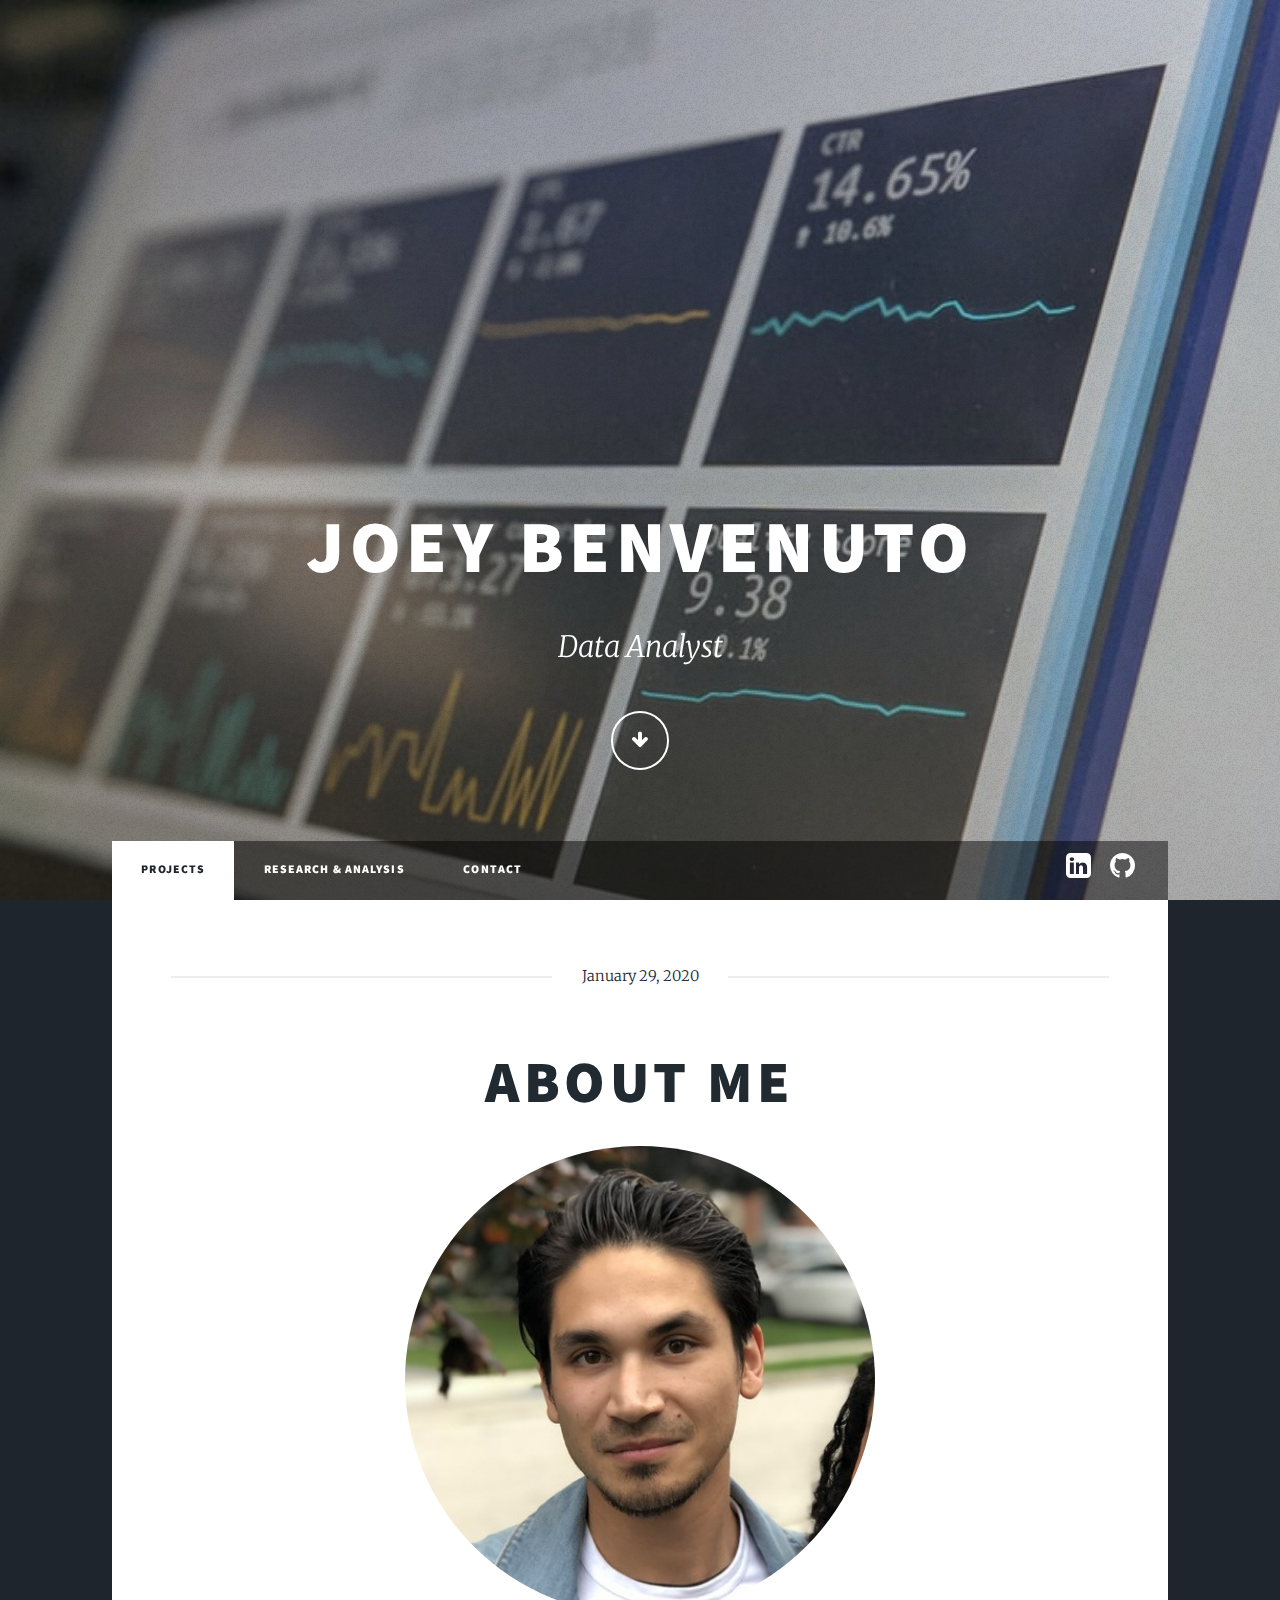
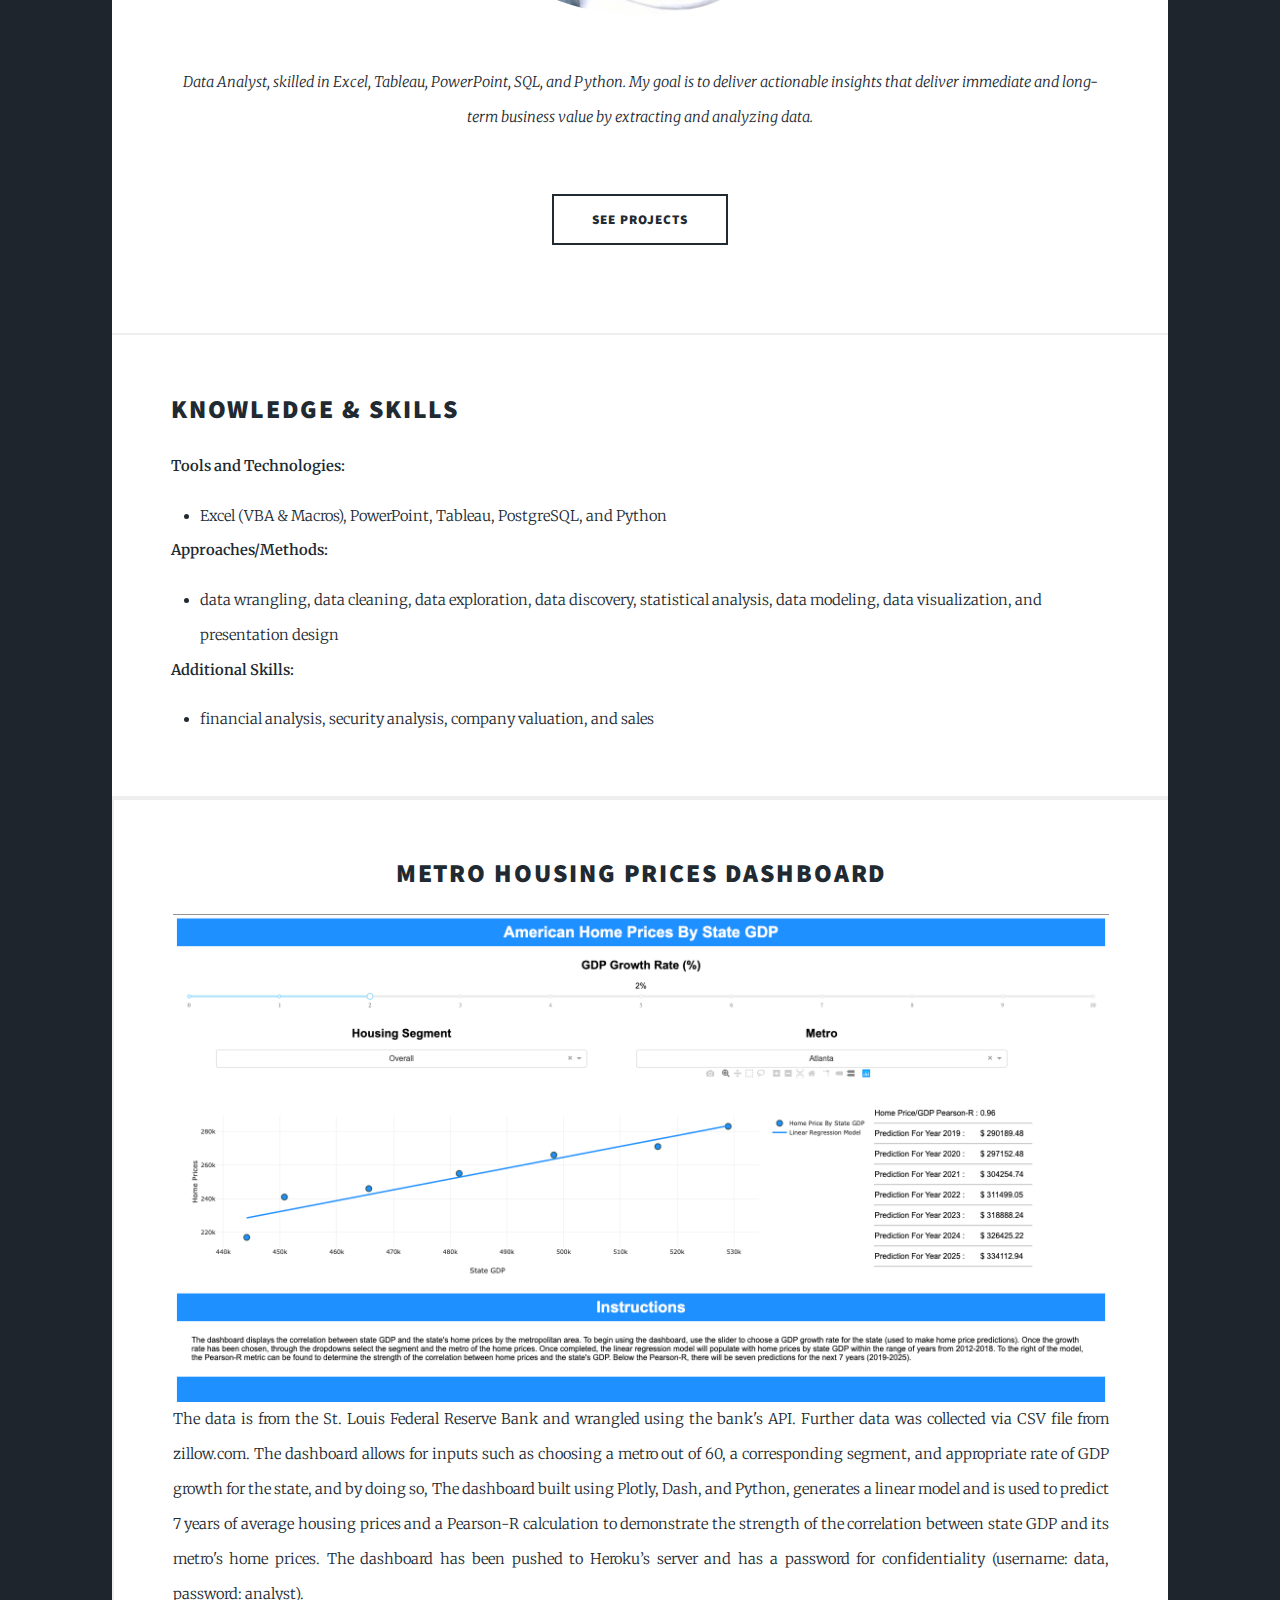
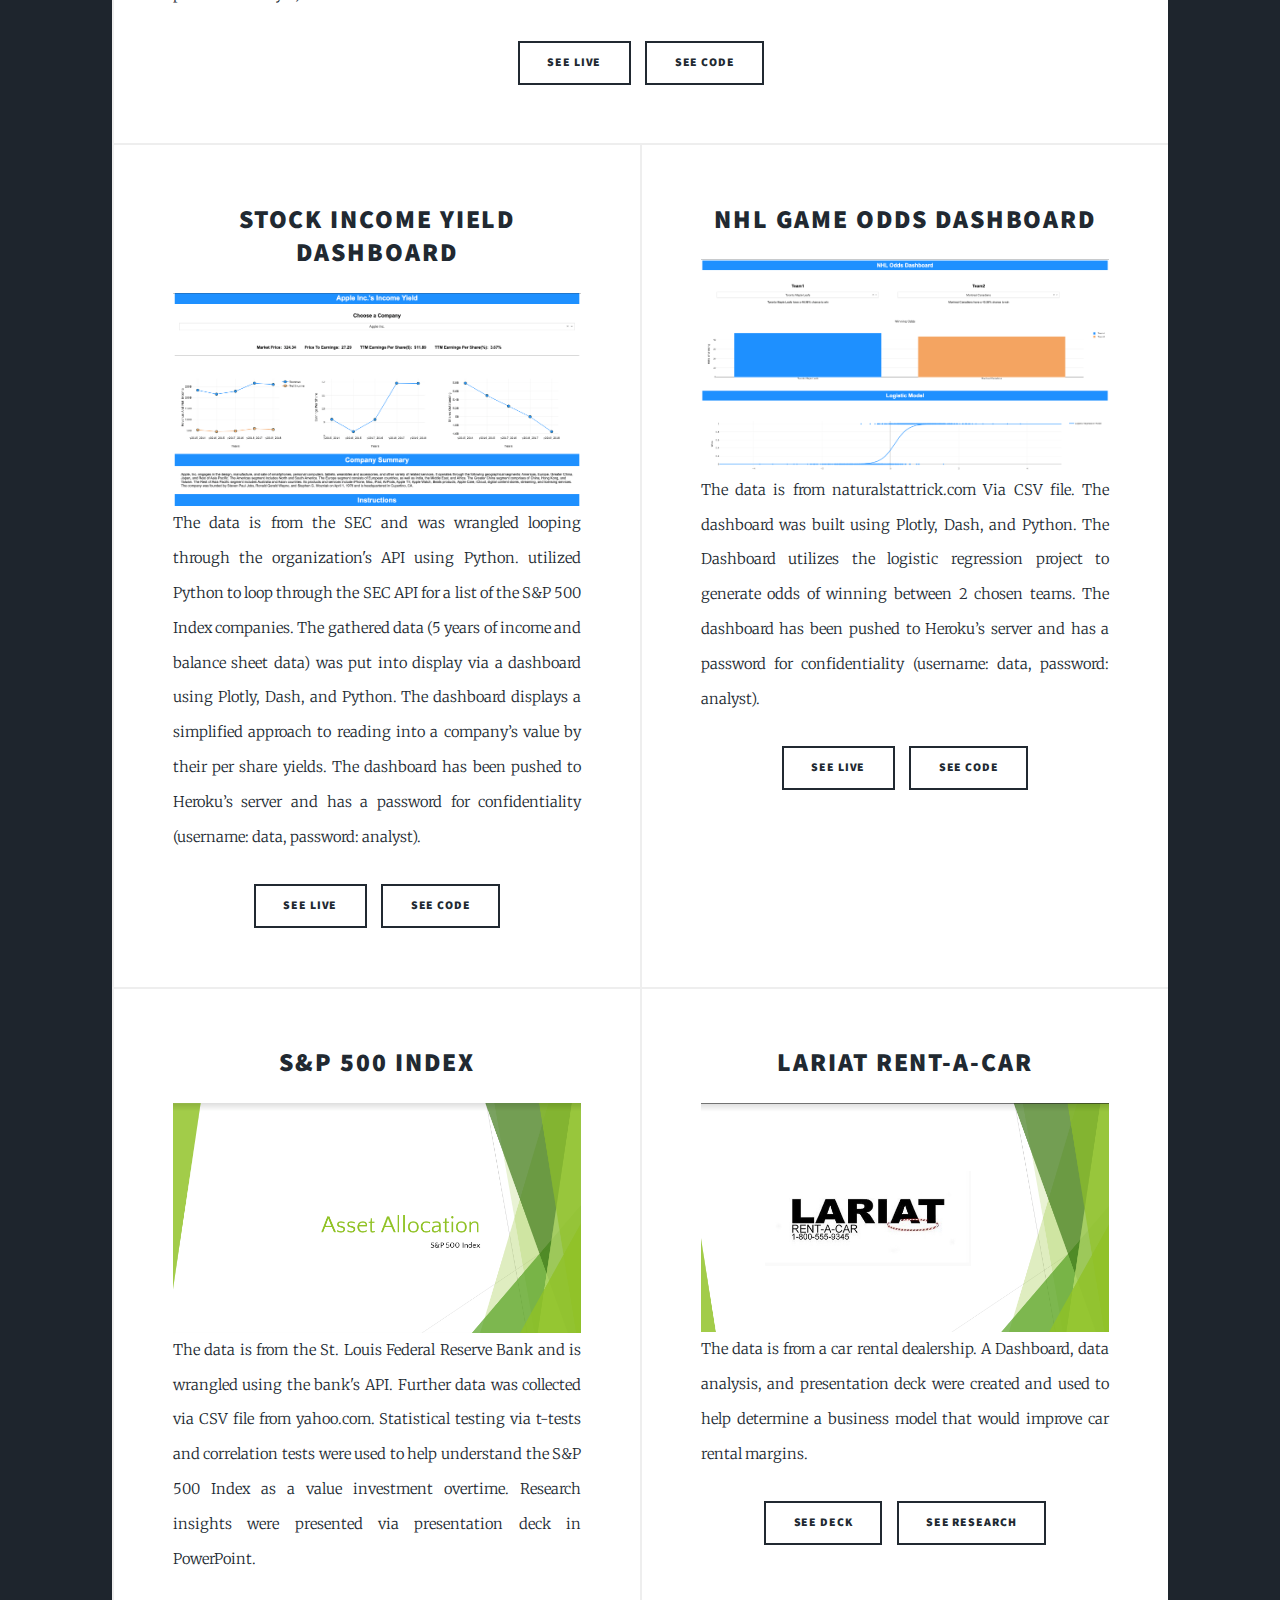
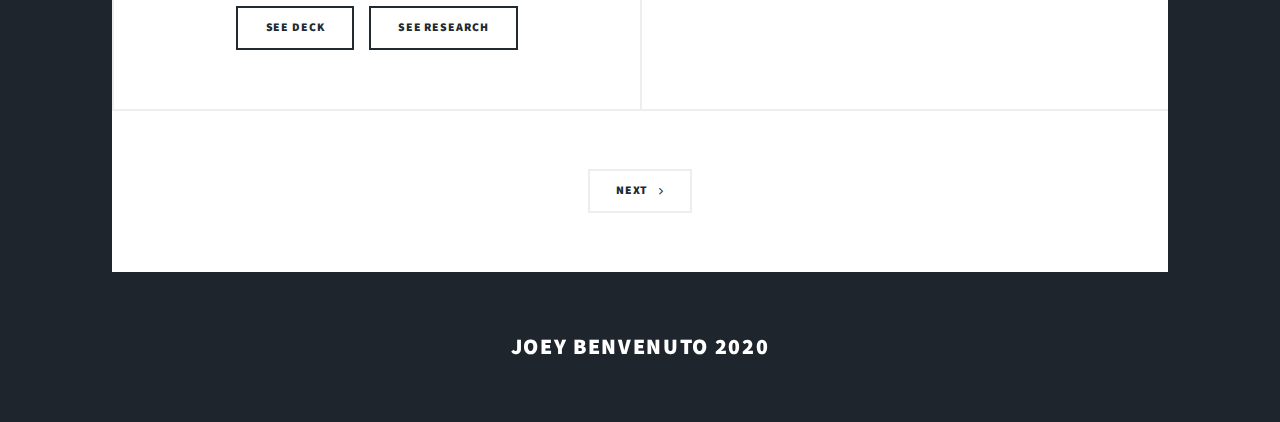
==== commit 2f70ec62: "finished website" ====
--- a/index.html
+++ b/index.html
@@ -6,7 +6,7 @@
 -->
 <html>
 	<head>
-		<title>Joey Benvenuto</title>
+		<title>Joey Benvenuto - Home</title>
 		<meta charset="utf-8" />
 		<meta name="viewport" content="width=device-width, initial-scale=1, user-scalable=no" />
 		<link rel="stylesheet" href="assets/css/main.css" />
@@ -22,7 +22,7 @@
 						<h1>Joey Benvenuto</h1>
 						<p>Data Analyst</p>
 						<ul class="actions">
-							<li><a href="#header" class="button icon solo fa-arrow-down scrolly">Continue</a></li>
+							<li><a href="#about" class="button icon solo fa-arrow-down scrolly">Continue</a></li>
 						</ul>
 					</div>
 
@@ -35,14 +35,12 @@
 					<nav id="nav">
 						<ul class="links">
 							<li class="active"><a href="index.html">Projects</a></li>
-							<li><a href="resume.html">Resume</a></li>
+							<li><a href="research.html">Research & Analysis</a></li>
 							<li><a href="contact.html">Contact</a></li>
 						</ul>
 						<ul class="icons">
-							<li><a href="#" class="icon fa-twitter"><span class="label">Twitter</span></a></li>
-							<li><a href="#" class="icon fa-facebook"><span class="label">Facebook</span></a></li>
-							<li><a href="#" class="icon fa-instagram"><span class="label">Instagram</span></a></li>
-							<li><a href="#" class="icon fa-github"><span class="label">GitHub</span></a></li>
+								<li><a href="https://www.linkedin.com/in/joseppbenvenuto/" target="_blank" class="icon fa fa-linkedin-square"><span class="label">LinknedIn</span></a></li>
+								<li><a href="https://github.com/joseppbenvenuto/" target="_blank" class="icon fa-github"><span class="label">GitHub</span></a></li>
 						</ul>
 					</nav>
 
@@ -53,8 +51,9 @@
 							<article class="post featured">
 								<header class="major">
 									<span class="date">January 29, 2020</span>
-									<h2>About Me</h2>
-									<p>Data Analyst, skilled in Excel, Tableau, PowerPoint, SQL, and Python. My goal is to deliver actionable insights that deliver immediate and long-term business value by extracting and analyzing data.</p>
+									<h2 id="about">About Me</h2>
+									<img class="about-img image fit" src="images/Joey.jpg" alt="Joey">
+									<p class="intro-text">Data Analyst, skilled in Excel, Tableau, PowerPoint, SQL, and Python. My goal is to deliver actionable insights that deliver immediate and long-term business value by extracting and analyzing data.</p>
 								</header>
 								<!-- <a href="#" class="image main"><img src="images/pic01.jpg" alt="" /></a> -->
 								<ul class="actions special">
@@ -62,78 +61,81 @@
 								</ul>
 							</article>
 
+							<!-- Featured Post -->
+							<article>
+								<h2>Knowledge & Skills</h2>
+									<dl>
+										<dt>Tools and Technologies:</dt>
+										<dd>
+											<li>Excel (VBA & Macros), PowerPoint, Tableau, PostgreSQL, and Python</li>
+										</dd>
+										<dt>Approaches/Methods:</dt>
+										<dd>
+											<li>data wrangling, data cleaning, data exploration, data discovery, statistical analysis, data modeling, data visualization, and presentation design</li>
+										</dd>
+										<dt>Additional Skills:</dt>
+										<dd>
+											<li>financial analysis, security analysis, company valuation, and sales</li>
+										</dd>
+									</dl>
+							</article>
+
+
 						<!-- Posts -->
 							<section id="projects" class="posts">
-								<article>
+								<article class="last-article">
 									<header>
-										<span class="date">April 24, 2017</span>
-										<h2><a href="#">Sed magna<br />
-										ipsum faucibus</a></h2>
+										<h2>Metro Housing Prices Dashboard</h2>
 									</header>
-									<a href="#" class="image fit"><img src="images/pic02.jpg" alt="" /></a>
-									<p>Donec eget ex magna. Interdum et malesuada fames ac ante ipsum primis in faucibus. Pellentesque venenatis dolor imperdiet dolor mattis sagittis magna etiam.</p>
+									<a href="https://j659-023.herokuapp.com" target="_blank" class="image fit"><img src="images/dashboard.png" alt="" /></a>
+									<p>The data is from the St. Louis Federal Reserve Bank and wrangled using the bank's API. Further data was collected via CSV file from zillow.com. The dashboard allows for inputs such as choosing a metro out of 60, a corresponding segment, and appropriate rate of GDP growth for the state, and by doing so, The dashboard built using Plotly, Dash, and Python, generates a linear model and is used to predict 7 years of average housing prices and a Pearson-R calculation to demonstrate the strength of the correlation between state GDP and its metro's home prices. The dashboard has been pushed to Heroku’s server and has a password for confidentiality (username: data, password: analyst).</p>
 									<ul class="actions special">
-										<li><a href="#" class="button">Full Story</a></li>
+										<li><a href="https://j659-023.herokuapp.com" target="_blank" class="button">See Live</a></li>
+										<li><a href="https://colab.research.google.com/drive/1I4uRH5eIagX82pwiy7ZZR4PCOdFcpbtI" target="_blank" class="button">See Code</a></li>
 									</ul>
 								</article>
 								<article>
 									<header>
-										<span class="date">April 22, 2017</span>
-										<h2><a href="#">Primis eget<br />
-										imperdiet lorem</a></h2>
+										<h2>Stock Income Yield Dashboard</h2>
 									</header>
-									<a href="#" class="image fit"><img src="images/pic03.jpg" alt="" /></a>
-									<p>Donec eget ex magna. Interdum et malesuada fames ac ante ipsum primis in faucibus. Pellentesque venenatis dolor imperdiet dolor mattis sagittis magna etiam.</p>
+									<a href="https://j657-453.herokuapp.com" target="_blank" class="image fit"><img src="images/dashboard2.png" alt="" /></a>
+									<p>The data is from the SEC and was wrangled looping through the organization's API using Python. utilized Python to loop through the SEC API for a list of the S&P 500 Index companies. The gathered data (5 years of income and balance sheet data) was put into display via a dashboard using Plotly, Dash, and Python. The dashboard displays a simplified approach to reading into a company’s value by their per share yields. The dashboard has been pushed to Heroku’s server and has a password for confidentiality (username: data, password: analyst).</p>
 									<ul class="actions special">
-										<li><a href="#" class="button">Full Story</a></li>
+										<li><a href="https://j657-453.herokuapp.com" target="_blank" class="button">See Live</a></li>
+										<li><a href="https://colab.research.google.com/drive/1zO8wfvwBn-uXjpjszscmXUXj7F4SHT9C" target="_blank" class="button">See Code</a></li>
 									</ul>
 								</article>
 								<article>
 									<header>
-										<span class="date">April 18, 2017</span>
-										<h2><a href="#">Ante mattis<br />
-										interdum dolor</a></h2>
+										<h2>NHL Game Odds Dashboard</h2>
 									</header>
-									<a href="#" class="image fit"><img src="images/pic04.jpg" alt="" /></a>
-									<p>Donec eget ex magna. Interdum et malesuada fames ac ante ipsum primis in faucibus. Pellentesque venenatis dolor imperdiet dolor mattis sagittis magna etiam.</p>
+									<a href="https://j574-989.herokuapp.com/" target="_blank" class="image fit"><img src="images/dashboard3.png" alt="" /></a>
+									<p>The data is from naturalstattrick.com Via CSV file. The dashboard was built using Plotly, Dash, and Python. The Dashboard utilizes the logistic regression project to generate odds of winning between 2 chosen teams. The dashboard has been pushed to Heroku’s server and has a password for confidentiality (username: data, password: analyst).</p>
 									<ul class="actions special">
-										<li><a href="#" class="button">Full Story</a></li>
+											<li><a href="https://j574-989.herokuapp.com/" target="_blank" class="button">See Live</a></li>
+											<li><a href="https://colab.research.google.com/drive/1owyKXng0KhO2TUhBrzxFhVM5HM0c2fxA" target="_blank" class="button">See Code</a></li>
 									</ul>
 								</article>
 								<article>
 									<header>
-										<span class="date">April 14, 2017</span>
-										<h2><a href="#">Tempus sed<br />
-										nulla imperdiet</a></h2>
+										<h2>S&P 500 Index</h2>
 									</header>
-									<a href="#" class="image fit"><img src="images/pic05.jpg" alt="" /></a>
-									<p>Donec eget ex magna. Interdum et malesuada fames ac ante ipsum primis in faucibus. Pellentesque venenatis dolor imperdiet dolor mattis sagittis magna etiam.</p>
+									<a href="https://drive.google.com/file/d/1wLzw5kAj8jn_jwLrbNUYCfTSBReQatSN/view?usp=sharing" target="_blank" class="image fit"><img src="images/deck.png" alt="" /></a>
+									<p>The data is from the St. Louis Federal Reserve Bank and is wrangled using the bank's API. Further data was collected via CSV file from yahoo.com. Statistical testing via t-tests and correlation tests were used to help understand the S&P 500 Index as a value investment overtime. Research insights were presented via presentation deck in PowerPoint.</p>
 									<ul class="actions special">
-										<li><a href="#" class="button">Full Story</a></li>
+											<li><a href="https://drive.google.com/file/d/1wLzw5kAj8jn_jwLrbNUYCfTSBReQatSN/view?usp=sharing" target="_blank" target="_blank" class="button">See Deck</a></li>
+											<li><a href="https://colab.research.google.com/drive/1jspmhDDMK3E5bZS6462bwC-id_8D7mNd" target="_blank" class="button">See Research</a></li>
 									</ul>
 								</article>
 								<article>
 									<header>
-										<span class="date">April 11, 2017</span>
-										<h2><a href="#">Odio magna<br />
-										sed consectetur</a></h2>
+										<h2>Lariat Rent-A-Car</h2>
 									</header>
-									<a href="#" class="image fit"><img src="images/pic06.jpg" alt="" /></a>
-									<p>Donec eget ex magna. Interdum et malesuada fames ac ante ipsum primis in faucibus. Pellentesque venenatis dolor imperdiet dolor mattis sagittis magna etiam.</p>
+									<a href="https://drive.google.com/drive/folders/1ClWF-gWwZ_na4-hrmN2WucV1XeSMudcl" target="_blank" class="image fit"><img src="images/deck2.png" alt="" /></a>
+									<p>The data is from a car rental dealership. A Dashboard, data analysis, and presentation deck were created and used to help determine a business model that would improve car rental margins.</p>
 									<ul class="actions special">
-										<li><a href="#" class="button">Full Story</a></li>
-									</ul>
-								</article>
-								<article>
-									<header>
-										<span class="date">April 7, 2017</span>
-										<h2><a href="#">Augue lorem<br />
-										primis vestibulum</a></h2>
-									</header>
-									<a href="#" class="image fit"><img src="images/pic07.jpg" alt="" /></a>
-									<p>Donec eget ex magna. Interdum et malesuada fames ac ante ipsum primis in faucibus. Pellentesque venenatis dolor imperdiet dolor mattis sagittis magna etiam.</p>
-									<ul class="actions special">
-										<li><a href="#" class="button">Full Story</a></li>
+											<li><a href="https://drive.google.com/drive/folders/1ClWF-gWwZ_na4-hrmN2WucV1XeSMudcl" target="_blank" target="_blank" class="button">See Deck</a></li>
+											<li><a href="https://colab.research.google.com/drive/1jspmhDDMK3E5bZS6462bwC-id_8D7mNd" target="_blank" class="button">See Research</a></li>
 									</ul>
 								</article>
 							</section>
@@ -142,7 +144,7 @@
 							<footer>
 								<div class="pagination">
 									<!--<a href="#" class="previous">Prev</a>-->
-									<a href="resume.html" class="next">Next</a>
+									<a href="research.html" class="next">Next</a>
 								</div>
 							</footer>
 
--- a/assets/css/main.css
+++ b/assets/css/main.css
@@ -2599,7 +2599,7 @@
 
 		.image.fit {
 			display: block;
-			margin: 2.5rem 0;
+			margin: 0 auto;
 			width: 100%;
 		}
 
@@ -2628,7 +2628,8 @@
 		@media screen and (max-width: 736px) {
 
 			.image.fit {
-				margin: 2rem 0;
+				margin: 0 auto;
+				width: 80%;
 			}
 
 			.image.main {
@@ -2802,7 +2803,7 @@
 				display: inline-block;
 				text-align: center;
 				border-radius: 100%;
-				font-size: 1.25rem;
+				font-size: 2rem;
 			}
 
 		ul.icons.alt li .icon:before {
@@ -3444,6 +3445,8 @@
 			#intro {
 				padding: 3rem 2rem 1rem 2rem ;
 				min-height: 80vh;
+				margin-top: -100px;
+    		margin-bottom: 250px;
 			}
 
 				#intro h1 {
@@ -3846,13 +3849,13 @@
 					margin-bottom: 0;
 				}
 
-				#main > .posts > article:nth-child(2n - 1) {
+				/* #main > .posts > article:nth-child(2n - 1) {
 					border-left-width: 0;
 				}
 
 				#main > .posts > article:nth-child(-n + 2) {
 					border-top-width: 0;
-				}
+				} */
 
 			@media screen and (max-width: 980px) {
 
@@ -3934,6 +3937,7 @@
 		/* width: calc(100% - 4rem); */
 		max-width: 72rem;
 		z-index: 2;
+		margin-top: -80px;
 	}
 
 		#footer input, #footer select, #footer textarea {
@@ -4650,4 +4654,23 @@
 			visibility: visible;
 		}
 
+	}
+
+	/* Additional Styles */
+
+	.about-img {
+		border-radius: 50%;
+		width: 50% !important;
+	}
+
+	.intro-text {
+		margin-top: 50px !important;
+	}
+
+	.last-article {
+		width: 100% !important;
+	}
+
+	.pics {
+		font-size: 3rem !important;
 	}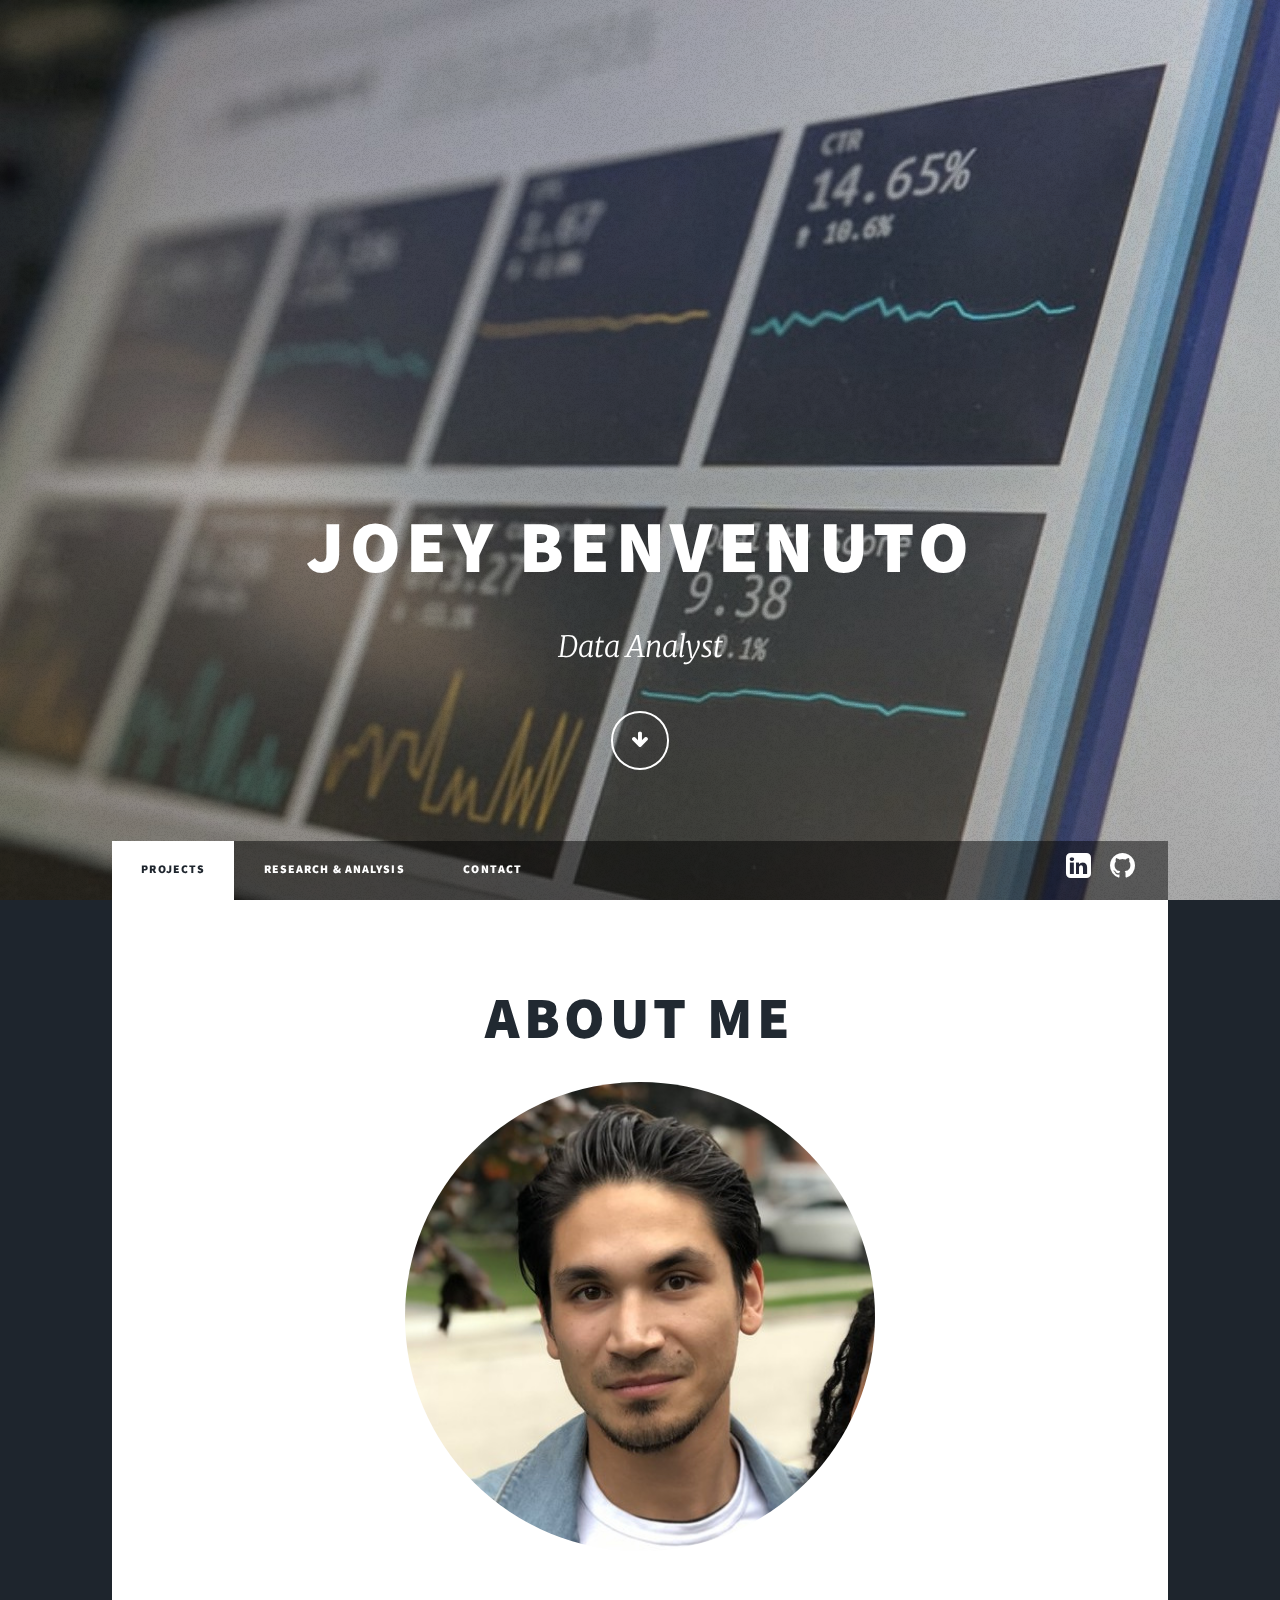
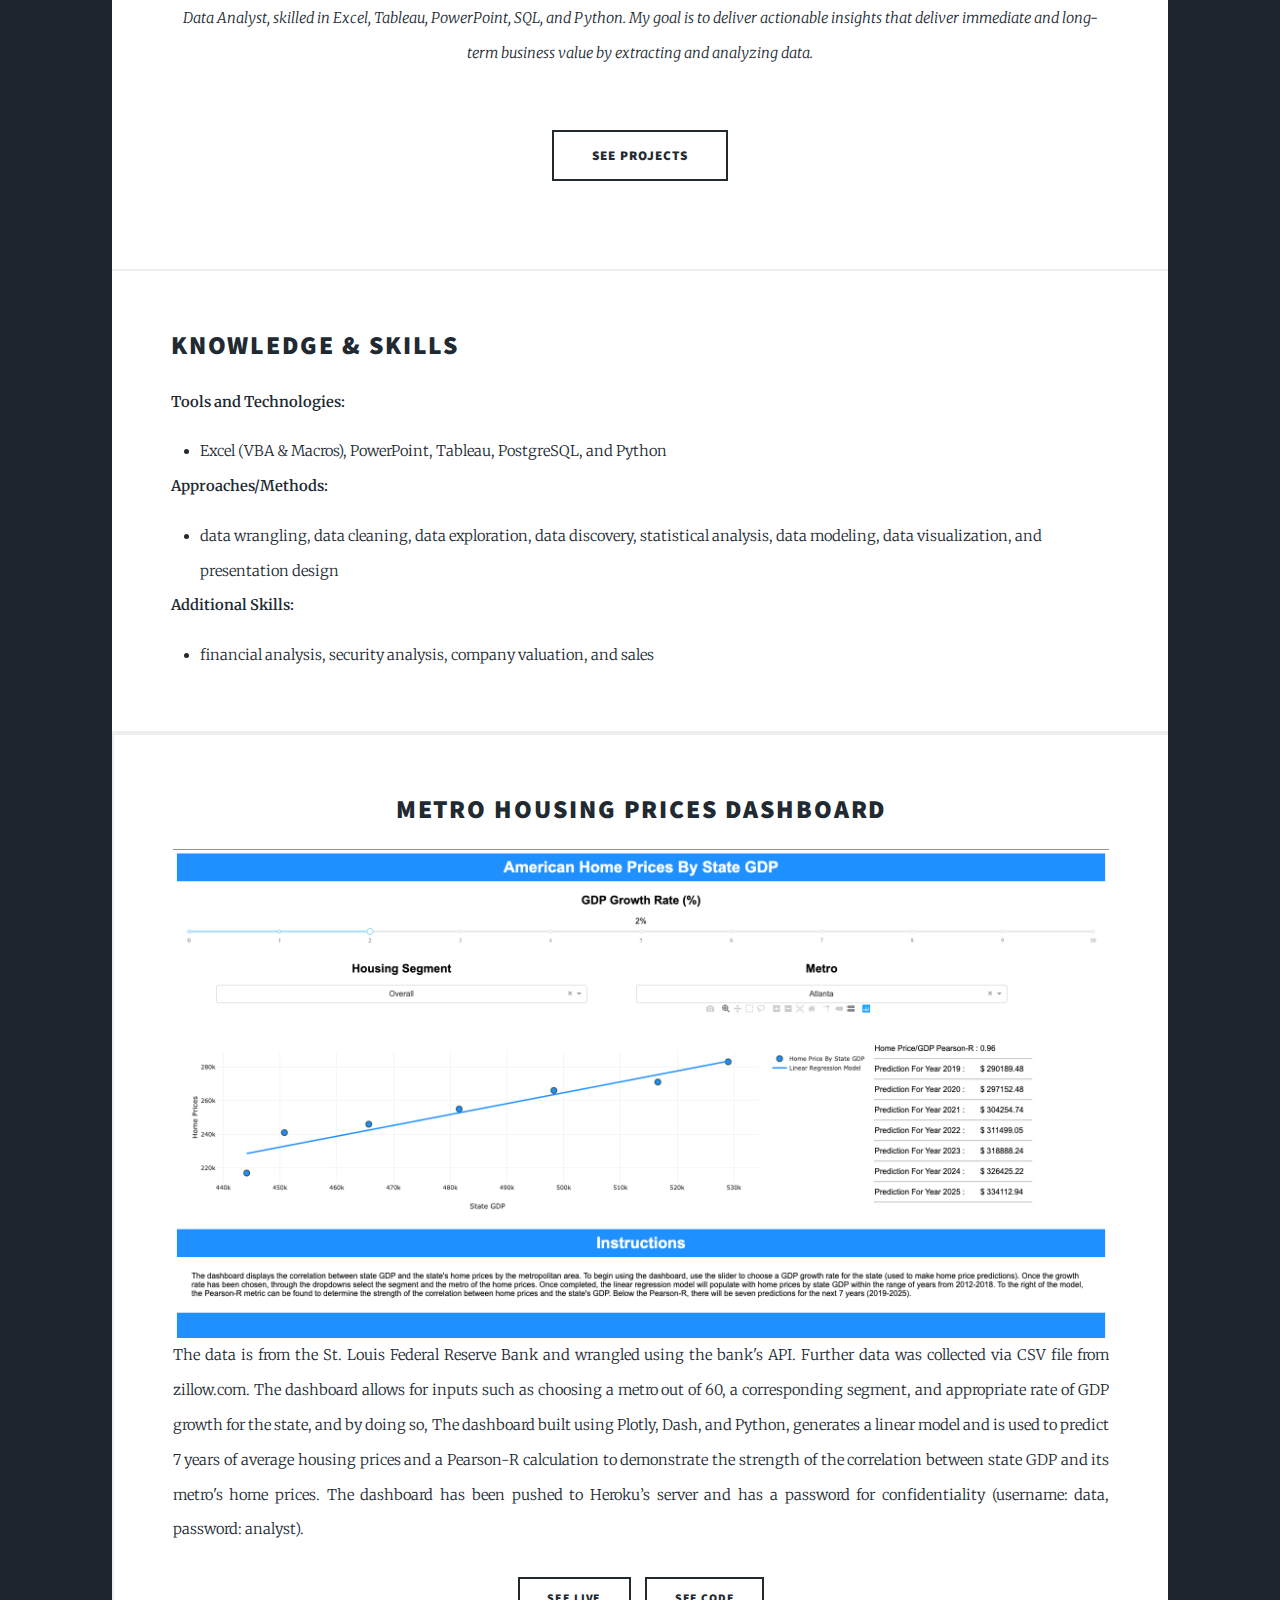
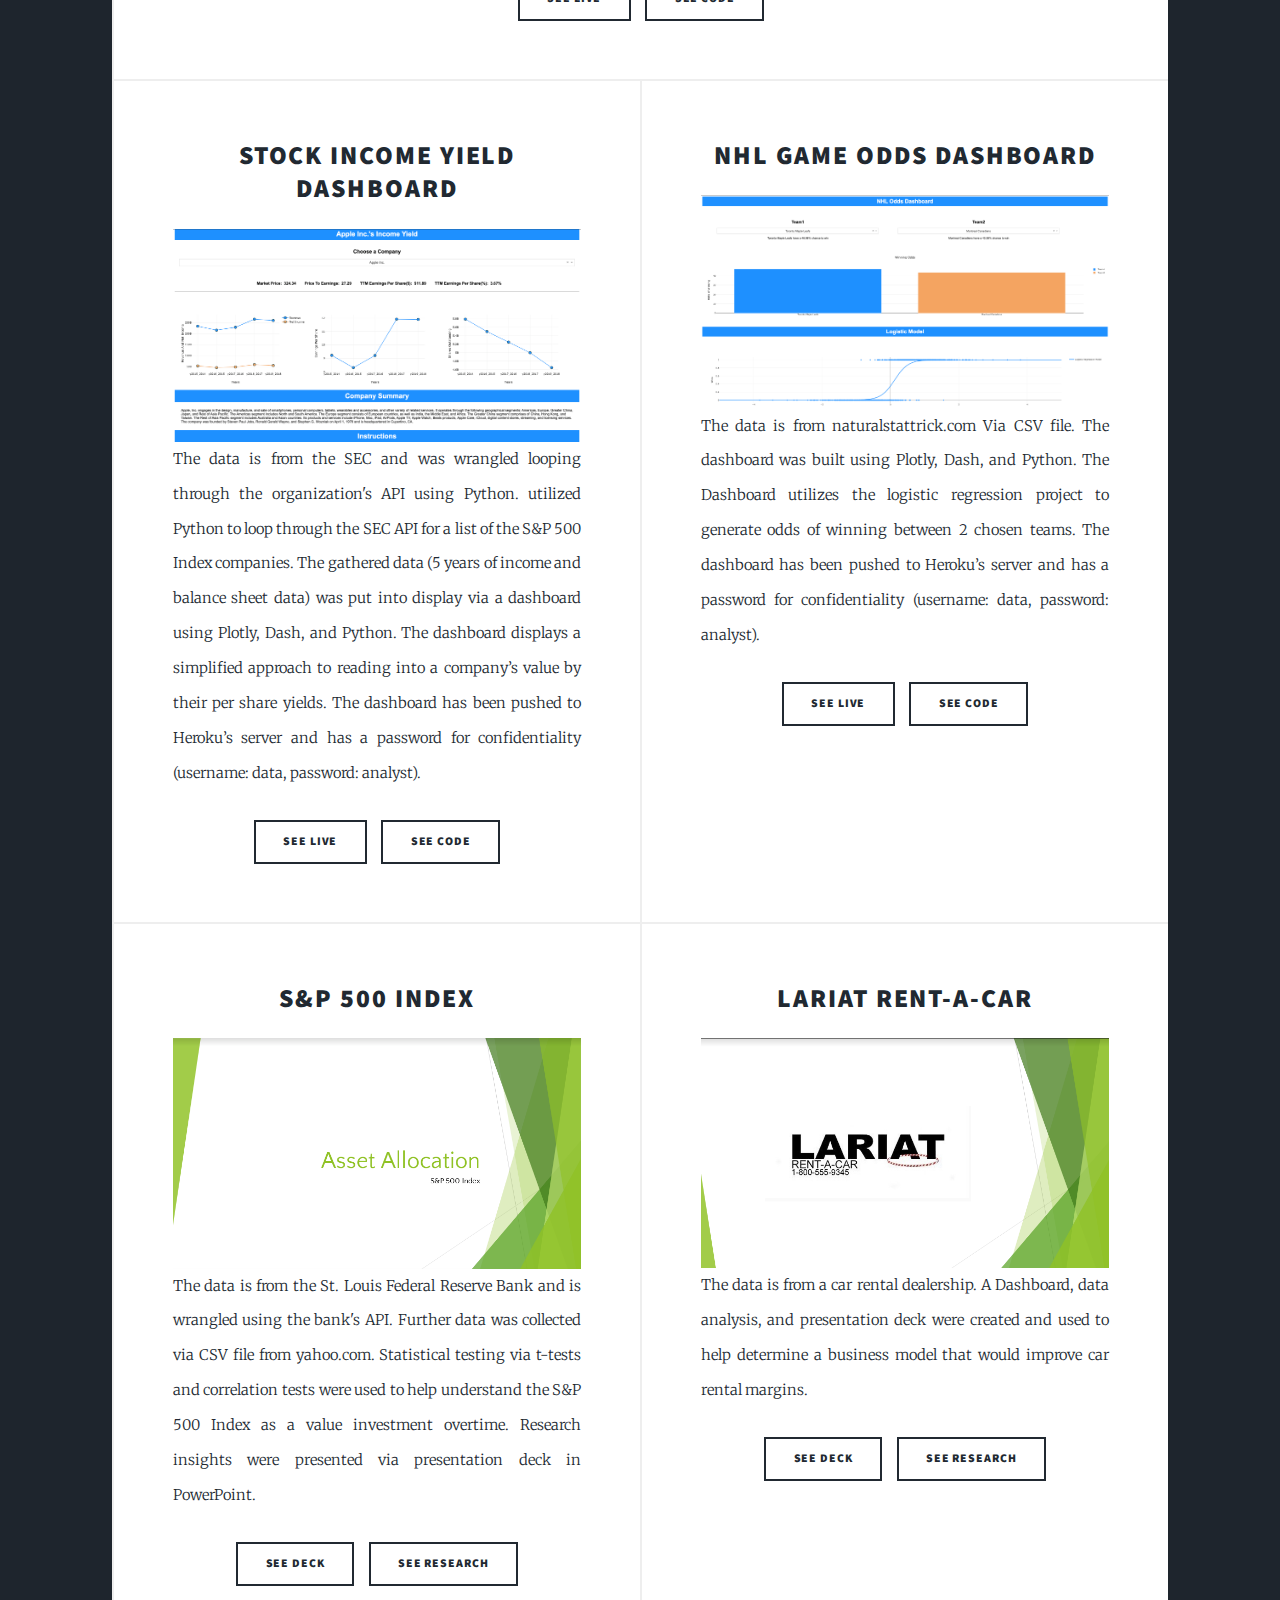
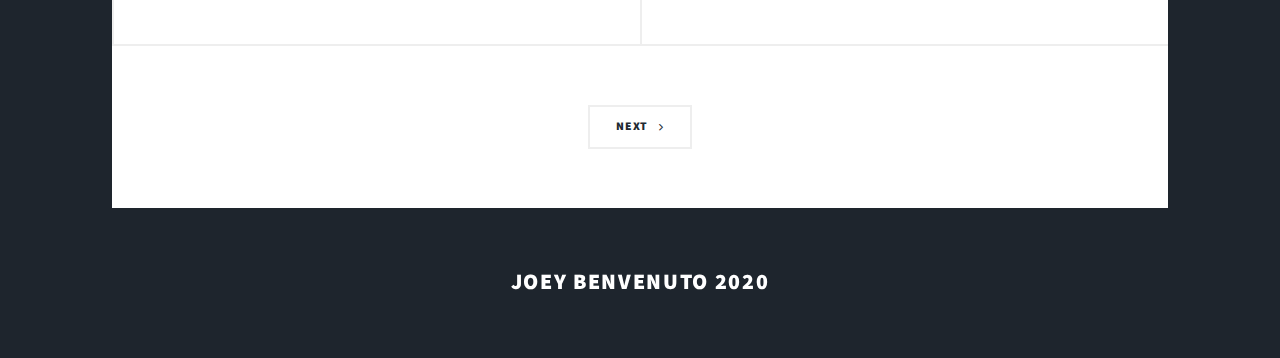
==== commit 8c04b41e: "removed date" ====
--- a/index.html
+++ b/index.html
@@ -50,7 +50,6 @@
 						<!-- Featured Post -->
 							<article class="post featured">
 								<header class="major">
-									<span class="date">January 29, 2020</span>
 									<h2 id="about">About Me</h2>
 									<img class="about-img image fit" src="images/Joey.jpg" alt="Joey">
 									<p class="intro-text">Data Analyst, skilled in Excel, Tableau, PowerPoint, SQL, and Python. My goal is to deliver actionable insights that deliver immediate and long-term business value by extracting and analyzing data.</p>
